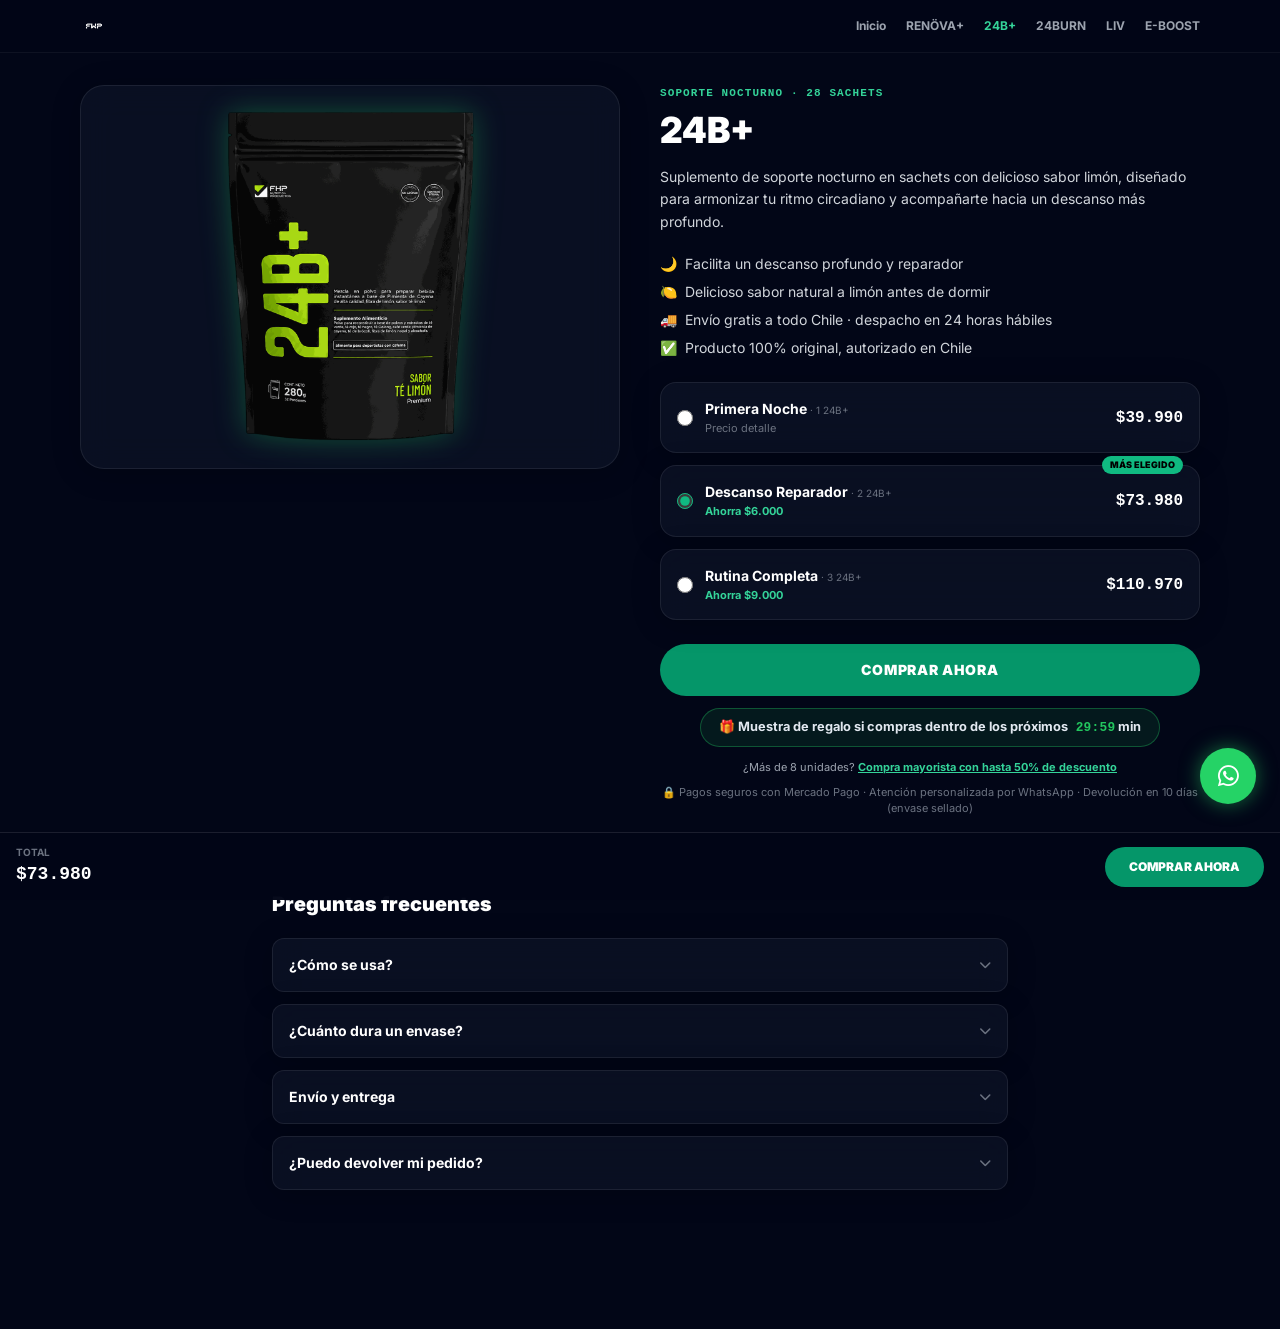
==== 24b.html @ 153f5dab "Add files via upload" ====
<!DOCTYPE html>
<html lang="es" class="scroll-smooth">
<head>
    <meta charset="UTF-8">
    <meta name="viewport" content="width=device-width, initial-scale=1.0">
    <title>24B+ | Soporte Nocturno | FWP Chile</title>
    <meta name="description" content="24B+ — soporte nocturno sabor limón para armonizar tu descanso. 28 sachets. Envío a todo Chile.">
    <link rel="canonical" href="https://fwpchile.lat/24b.html">
    <meta name="theme-color" content="#020617">
    <link rel="preconnect" href="https://fonts.googleapis.com">
    <link rel="preconnect" href="https://fonts.gstatic.com" crossorigin>
    <link href="https://fonts.googleapis.com/css2?family=Inter:wght@400;500;600;700;800;900&display=swap" rel="stylesheet">
    <link href="assets/css/fontawesome-fwp.css?v=20261123" rel="stylesheet">
    <link rel="stylesheet" href="assets/css/site.css?v=20261123">
    <script src="assets/js/config.js?v=20261123"></script>
</head>
<body class="bg-fwp-darker text-white font-sans antialiased" style="padding-bottom:100px;">

    <!-- NAV -->
    <nav class="sticky top-0 z-40 bg-fwp-darker/90 backdrop-blur-lg border-b border-white/5">
        <div class="max-w-6xl mx-auto px-4 py-3 flex items-center justify-between gap-4 overflow-x-auto">
            <a href="/" class="flex items-center gap-2 flex-shrink-0">
                <img src="MOCKUP%20Productos/LOGO_FWP%20NEGRO.png" alt="FWP" class="h-7 invert">
            </a>
            <div class="flex items-center gap-5 text-xs font-bold text-gray-400 whitespace-nowrap">
                <a href="/" class="hover:text-white transition-colors">Inicio</a>
                <a href="renova.html" class="hover:text-white transition-colors">RENÖVA+</a>
                <a href="24b.html" class="text-emerald-400">24B+</a>
                <a href="24burn.html" class="hover:text-white transition-colors">24BURN</a>
                <a href="liv.html" class="hover:text-white transition-colors">LIV</a>
                <a href="eboost.html" class="hover:text-white transition-colors">E-BOOST</a>
            </div>
        </div>
    </nav>

    <div class="max-w-6xl mx-auto px-4 py-8 grid md:grid-cols-2 gap-10">
        <!-- GALERÍA -->
        <div>
            <div class="glass-panel rounded-3xl p-6 flex items-center justify-center h-80 sm:h-96">
                <img src="MOCKUP%20Productos/MOCKUP_24B.png" alt="24B+" class="max-h-full object-contain glow-b24-img">
            </div>
        </div>

        <!-- INFO + COMPRA -->
        <div>
            <span class="text-[11px] font-bold text-emerald-400 uppercase tracking-widest block font-mono mb-2">Soporte Nocturno · 28 Sachets</span>
            <h1 class="text-3xl sm:text-4xl font-black text-white mb-4 leading-tight">24B+</h1>
            <p class="text-gray-300 text-sm leading-relaxed mb-5">Suplemento de soporte nocturno en sachets con delicioso sabor limón, diseñado para armonizar tu ritmo circadiano y acompañarte hacia un descanso más profundo.</p>

            <ul class="space-y-2 text-sm text-gray-300 mb-6">
                <li class="flex items-start gap-2"><span class="text-emerald-400">🌙</span> Facilita un descanso profundo y reparador</li>
                <li class="flex items-start gap-2"><span class="text-emerald-400">🍋</span> Delicioso sabor natural a limón antes de dormir</li>
                <li class="flex items-start gap-2"><span class="text-emerald-400">🚚</span> Envío gratis a todo Chile · despacho en 24 horas hábiles</li>
                <li class="flex items-start gap-2"><span class="text-emerald-400">✅</span> Producto 100% original, autorizado en Chile</li>
            </ul>

            <!-- SELECTOR DE PACK -->
            <div class="space-y-3 mb-6">
                <label class="pack-option flex items-center justify-between gap-3 glass-panel border-2 border-white/10 rounded-2xl p-4 cursor-pointer transition-colors" data-qty="1" data-total="39990">
                    <div class="flex items-center gap-3">
                        <input type="radio" name="b24-pack" checked class="accent-emerald-500 w-4 h-4">
                        <div>
                            <span class="block text-sm font-bold text-white">Primera Noche <span class="text-[10px] font-normal text-gray-500">· 1 24B+</span></span>
                            <span class="block text-[11px] text-gray-500">Precio detalle</span>
                        </div>
                    </div>
                    <span class="font-black text-white font-mono">$39.990</span>
                </label>
                <label class="pack-option flex items-center justify-between gap-3 glass-panel border-2 border-emerald-500 rounded-2xl p-4 cursor-pointer transition-colors relative" data-qty="2" data-total="73980">
                    <span class="absolute -top-2.5 right-4 bg-emerald-500 text-black text-[9px] font-black px-2 py-0.5 rounded-full">MÁS ELEGIDO</span>
                    <div class="flex items-center gap-3">
                        <input type="radio" name="b24-pack" class="accent-emerald-500 w-4 h-4">
                        <div>
                            <span class="block text-sm font-bold text-white">Descanso Reparador <span class="text-[10px] font-normal text-gray-500">· 2 24B+</span></span>
                            <span class="block text-[11px] text-emerald-400 font-bold">Ahorra $6.000</span>
                        </div>
                    </div>
                    <span class="font-black text-white font-mono">$73.980</span>
                </label>
                <label class="pack-option flex items-center justify-between gap-3 glass-panel border-2 border-white/10 rounded-2xl p-4 cursor-pointer transition-colors" data-qty="3" data-total="110970">
                    <div class="flex items-center gap-3">
                        <input type="radio" name="b24-pack" class="accent-emerald-500 w-4 h-4">
                        <div>
                            <span class="block text-sm font-bold text-white">Rutina Completa <span class="text-[10px] font-normal text-gray-500">· 3 24B+</span></span>
                            <span class="block text-[11px] text-emerald-400 font-bold">Ahorra $9.000</span>
                        </div>
                    </div>
                    <span class="font-black text-white font-mono">$110.970</span>
                </label>
            </div>

            <button id="b24-cta" type="button" class="w-full py-4 bg-emerald-600 hover:bg-emerald-500 text-white font-black rounded-full text-center text-sm tracking-wider transition-colors mb-3">COMPRAR AHORA</button>
            <div class="text-center mb-3"><div class="cycle-badge" data-cycle><span>🎁 Muestra de regalo si compras dentro de los próximos</span> <span><span class="cycle-time" data-cycle-time>30:00</span> min</span></div></div>
            <p class="text-center text-[11px] text-gray-400 mb-2">¿Más de 8 unidades? <a href="/#calculadora-canastas" class="text-emerald-400 font-bold underline">Compra mayorista con hasta 50% de descuento</a></p>
            <p class="text-center text-[11px] text-gray-500">🔒 Pagos seguros con Mercado Pago · Atención personalizada por WhatsApp · Devolución en 10 días (envase sellado)</p>
        </div>
    </div>

    <!-- FAQ -->
    <div class="max-w-3xl mx-auto px-4 py-10 border-t border-white/5">
        <h2 class="text-xl font-black text-white mb-5">Preguntas frecuentes</h2>
        <div class="space-y-3" id="b24-faq">
            <div class="glass-panel rounded-xl overflow-hidden">
                <button type="button" class="faq-q w-full text-left p-4 flex justify-between items-center text-sm font-bold text-white">¿Cómo se usa? <i class="fas fa-chevron-down text-xs text-gray-500 transition-transform"></i></button>
                <div class="faq-a hidden px-4 pb-4 text-sm text-gray-400">Disuelve 1 sachet en agua. Se recomienda 1 vez al día, antes de dormir.</div>
            </div>
            <div class="glass-panel rounded-xl overflow-hidden">
                <button type="button" class="faq-q w-full text-left p-4 flex justify-between items-center text-sm font-bold text-white">¿Cuánto dura un envase? <i class="fas fa-chevron-down text-xs text-gray-500 transition-transform"></i></button>
                <div class="faq-a hidden px-4 pb-4 text-sm text-gray-400">Cada envase trae 28 sachets — tomando 1 al día, te dura 28 días (4 semanas).</div>
            </div>
            <div class="glass-panel rounded-xl overflow-hidden">
                <button type="button" class="faq-q w-full text-left p-4 flex justify-between items-center text-sm font-bold text-white">Envío y entrega <i class="fas fa-chevron-down text-xs text-gray-500 transition-transform"></i></button>
                <div class="faq-a hidden px-4 pb-4 text-sm text-gray-400">Envío gratis a todo Chile. Tu pedido se procesa dentro de las 24 horas hábiles siguientes a la confirmación de tu pago.</div>
            </div>
            <div class="glass-panel rounded-xl overflow-hidden">
                <button type="button" class="faq-q w-full text-left p-4 flex justify-between items-center text-sm font-bold text-white">¿Puedo devolver mi pedido? <i class="fas fa-chevron-down text-xs text-gray-500 transition-transform"></i></button>
                <div class="faq-a hidden px-4 pb-4 text-sm text-gray-400">Sí. Tienes 10 días corridos desde que recibes tu pedido para devolverlo y recibir tu reembolso, siempre que el envase esté sellado y sin abrir. Escríbenos por WhatsApp y coordinamos la devolución. Esto no limita tus derechos legales como consumidor.</div>
            </div>
        </div>
    </div>

    <!-- STICKY BAR -->
    <div id="sticky-bar" class="fixed bottom-0 left-0 right-0 z-50 bg-fwp-darker/95 backdrop-blur-lg border-t border-white/10 px-4 py-3 flex items-center justify-between gap-3">
        <div>
            <span class="block text-[10px] text-gray-500 uppercase font-bold">Total</span>
            <span id="sticky-price" class="font-black text-white text-lg font-mono">$39.990</span>
        </div>
        <button id="sticky-cta" type="button" class="bg-emerald-600 hover:bg-emerald-500 text-white font-black px-6 py-3 rounded-full text-xs">COMPRAR AHORA</button>
    </div>

    <a href="#" data-whatsapp-location="24b-page" data-whatsapp-message="¡Hola!%20Tengo%20una%20consulta%20sobre%2024B%2B." target="_blank" rel="noopener noreferrer" aria-label="Escríbeme al WhatsApp" class="fixed bottom-24 right-6 z-50 bg-[#25D366] text-white w-14 h-14 rounded-full flex items-center justify-center text-2xl shadow-[0_0_20px_rgba(37,211,102,0.5)] hover:scale-110 transition-transform">
        <i class="fab fa-whatsapp"></i>
    </a>

    <script src="assets/js/analytics.js?v=20261123" defer></script>
    <script src="assets/js/helpers.js?v=20261123" defer></script>
    <script src="assets/js/whatsapp.js?v=20261123" defer></script>
    <script src="assets/js/checkout.js?v=20261123" defer></script>
    <script src="assets/js/cycle-countdown.js?v=20261123" defer></script>
    <script>
    document.addEventListener('DOMContentLoaded', function () {
        window.FWP_ANALYTICS && window.FWP_ANALYTICS.track('ViewContent', { content_name: '24B+', content_type: 'product', content_ids: ['24b'], value: 39990, currency: 'CLP' }, { dedupeKey: 'viewcontent-24b' });
        const options = document.querySelectorAll('.pack-option');
        const stickyPrice = document.getElementById('sticky-price');
        let selected = options[0];

        function select(opt) {
            options.forEach(o => { o.classList.remove('border-emerald-500'); o.classList.add('border-white/10'); o.querySelector('input').checked = false; });
            opt.classList.remove('border-white/10'); opt.classList.add('border-emerald-500');
            opt.querySelector('input').checked = true;
            selected = opt;
            const total = opt.getAttribute('data-total');
            stickyPrice.textContent = '$' + Number(total).toLocaleString('es-CL');
        }
        options.forEach(o => o.addEventListener('click', () => select(o)));
        select(options[1]);

        function buy() {
            const qty = parseInt(selected.getAttribute('data-qty'), 10);
            window.FWP_CHECKOUT && window.FWP_CHECKOUT.checkout([{ key: '24b', qty: qty }], { label: '24B+ x' + qty });
        }
        document.getElementById('b24-cta').addEventListener('click', buy);
        document.getElementById('sticky-cta').addEventListener('click', buy);

        window.FWP_WHATSAPP && window.FWP_WHATSAPP.bindLinks();

        document.querySelectorAll('.faq-q').forEach(function (btn) {
            btn.addEventListener('click', function () {
                const a = btn.nextElementSibling;
                const icon = btn.querySelector('i');
                a.classList.toggle('hidden');
                icon.classList.toggle('rotate-180');
            });
        });
    });
    </script>
</body>
</html>
---- assets/css/site.css ----
*,:after,:before{--tw-border-spacing-x:0;--tw-border-spacing-y:0;--tw-translate-x:0;--tw-translate-y:0;--tw-rotate:0;--tw-skew-x:0;--tw-skew-y:0;--tw-scale-x:1;--tw-scale-y:1;--tw-pan-x: ;--tw-pan-y: ;--tw-pinch-zoom: ;--tw-scroll-snap-strictness:proximity;--tw-gradient-from-position: ;--tw-gradient-via-position: ;--tw-gradient-to-position: ;--tw-ordinal: ;--tw-slashed-zero: ;--tw-numeric-figure: ;--tw-numeric-spacing: ;--tw-numeric-fraction: ;--tw-ring-inset: ;--tw-ring-offset-width:0px;--tw-ring-offset-color:#fff;--tw-ring-color:rgba(59,130,246,.5);--tw-ring-offset-shadow:0 0 #0000;--tw-ring-shadow:0 0 #0000;--tw-shadow:0 0 #0000;--tw-shadow-colored:0 0 #0000;--tw-blur: ;--tw-brightness: ;--tw-contrast: ;--tw-grayscale: ;--tw-hue-rotate: ;--tw-invert: ;--tw-saturate: ;--tw-sepia: ;--tw-drop-shadow: ;--tw-backdrop-blur: ;--tw-backdrop-brightness: ;--tw-backdrop-contrast: ;--tw-backdrop-grayscale: ;--tw-backdrop-hue-rotate: ;--tw-backdrop-invert: ;--tw-backdrop-opacity: ;--tw-backdrop-saturate: ;--tw-backdrop-sepia: ;--tw-contain-size: ;--tw-contain-layout: ;--tw-contain-paint: ;--tw-contain-style: }::backdrop{--tw-border-spacing-x:0;--tw-border-spacing-y:0;--tw-translate-x:0;--tw-translate-y:0;--tw-rotate:0;--tw-skew-x:0;--tw-skew-y:0;--tw-scale-x:1;--tw-scale-y:1;--tw-pan-x: ;--tw-pan-y: ;--tw-pinch-zoom: ;--tw-scroll-snap-strictness:proximity;--tw-gradient-from-position: ;--tw-gradient-via-position: ;--tw-gradient-to-position: ;--tw-ordinal: ;--tw-slashed-zero: ;--tw-numeric-figure: ;--tw-numeric-spacing: ;--tw-numeric-fraction: ;--tw-ring-inset: ;--tw-ring-offset-width:0px;--tw-ring-offset-color:#fff;--tw-ring-color:rgba(59,130,246,.5);--tw-ring-offset-shadow:0 0 #0000;--tw-ring-shadow:0 0 #0000;--tw-shadow:0 0 #0000;--tw-shadow-colored:0 0 #0000;--tw-blur: ;--tw-brightness: ;--tw-contrast: ;--tw-grayscale: ;--tw-hue-rotate: ;--tw-invert: ;--tw-saturate: ;--tw-sepia: ;--tw-drop-shadow: ;--tw-backdrop-blur: ;--tw-backdrop-brightness: ;--tw-backdrop-contrast: ;--tw-backdrop-grayscale: ;--tw-backdrop-hue-rotate: ;--tw-backdrop-invert: ;--tw-backdrop-opacity: ;--tw-backdrop-saturate: ;--tw-backdrop-sepia: ;--tw-contain-size: ;--tw-contain-layout: ;--tw-contain-paint: ;--tw-contain-style: }/*! tailwindcss v3.4.19 | MIT License | https://tailwindcss.com*/*,:after,:before{box-sizing:border-box;border:0 solid #e5e7eb}:after,:before{--tw-content:""}:host,html{line-height:1.5;-webkit-text-size-adjust:100%;-moz-tab-size:4;-o-tab-size:4;tab-size:4;font-family:Inter,sans-serif;font-feature-settings:normal;font-variation-settings:normal;-webkit-tap-highlight-color:transparent}body{margin:0;line-height:inherit}hr{height:0;color:inherit;border-top-width:1px}abbr:where([title]){-webkit-text-decoration:underline dotted;text-decoration:underline dotted}h1,h2,h3,h4,h5,h6{font-size:inherit;font-weight:inherit}a{color:inherit;text-decoration:inherit}b,strong{font-weight:bolder}code,kbd,pre,samp{font-family:ui-monospace,SFMono-Regular,Menlo,Monaco,Consolas,Liberation Mono,Courier New,monospace;font-feature-settings:normal;font-variation-settings:normal;font-size:1em}small{font-size:80%}sub,sup{font-size:75%;line-height:0;position:relative;vertical-align:baseline}sub{bottom:-.25em}sup{top:-.5em}table{text-indent:0;border-color:inherit;border-collapse:collapse}button,input,optgroup,select,textarea{font-family:inherit;font-feature-settings:inherit;font-variation-settings:inherit;font-size:100%;font-weight:inherit;line-height:inherit;letter-spacing:inherit;color:inherit;margin:0;padding:0}button,select{text-transform:none}button,input:where([type=button]),input:where([type=reset]),input:where([type=submit]){-webkit-appearance:button;background-color:transparent;background-image:none}:-moz-focusring{outline:auto}:-moz-ui-invalid{box-shadow:none}progress{vertical-align:baseline}::-webkit-inner-spin-button,::-webkit-outer-spin-button{height:auto}[type=search]{-webkit-appearance:textfield;outline-offset:-2px}::-webkit-search-decoration{-webkit-appearance:none}::-webkit-file-upload-button{-webkit-appearance:button;font:inherit}summary{display:list-item}blockquote,dd,dl,figure,h1,h2,h3,h4,h5,h6,hr,p,pre{margin:0}fieldset{margin:0}fieldset,legend{padding:0}menu,ol,ul{list-style:none;margin:0;padding:0}dialog{padding:0}textarea{resize:vertical}input::-moz-placeholder,textarea::-moz-placeholder{opacity:1;color:#9ca3af}input::placeholder,textarea::placeholder{opacity:1;color:#9ca3af}[role=button],button{cursor:pointer}:disabled{cursor:default}audio,canvas,embed,iframe,img,object,svg,video{display:block;vertical-align:middle}img,video{max-width:100%;height:auto}[hidden]:where(:not([hidden=until-found])){display:none}.container{width:100%}@media (min-width:640px){.container{max-width:640px}}@media (min-width:768px){.container{max-width:768px}}@media (min-width:1024px){.container{max-width:1024px}}@media (min-width:1280px){.container{max-width:1280px}}@media (min-width:1536px){.container{max-width:1536px}}.pointer-events-none{pointer-events:none}.visible{visibility:visible}.fixed{position:fixed}.absolute{position:absolute}.relative{position:relative}.sticky{position:sticky}.inset-0{inset:0}.\!bottom-24{bottom:6rem!important}.-right-16{right:-4rem}.-top-2{top:-.5rem}.-top-2\.5{top:-.625rem}.bottom-0{bottom:0}.bottom-1\/4{bottom:25%}.bottom-2{bottom:.5rem}.bottom-24{bottom:6rem}.bottom-6{bottom:1.5rem}.left-0{left:0}.left-1\/2{left:50%}.left-1\/4{left:25%}.left-3{left:.75rem}.right-0{right:0}.right-1\/4{right:25%}.right-3{right:.75rem}.right-4{right:1rem}.right-6{right:1.5rem}.top-0{top:0}.top-1\/4{top:25%}.top-3{top:.75rem}.top-4{top:1rem}.top-6{top:1.5rem}.z-0{z-index:0}.z-10{z-index:10}.z-20{z-index:20}.z-30{z-index:30}.z-40{z-index:40}.z-50{z-index:50}.z-\[60\]{z-index:60}.z-\[70\]{z-index:70}.col-span-2{grid-column:span 2/span 2}.mx-\[-15px\]{margin-left:-15px;margin-right:-15px}.mx-\[-22px\]{margin-left:-22px;margin-right:-22px}.mx-\[-24px\]{margin-left:-24px;margin-right:-24px}.mx-auto{margin-left:auto;margin-right:auto}.mb-0{margin-bottom:0}.mb-1{margin-bottom:.25rem}.mb-1\.5{margin-bottom:.375rem}.mb-10{margin-bottom:2.5rem}.mb-12{margin-bottom:3rem}.mb-16{margin-bottom:4rem}.mb-2{margin-bottom:.5rem}.mb-20{margin-bottom:5rem}.mb-3{margin-bottom:.75rem}.mb-4{margin-bottom:1rem}.mb-5{margin-bottom:1.25rem}.mb-6{margin-bottom:1.5rem}.mb-8{margin-bottom:2rem}.ml-4{margin-left:1rem}.ml-\[-20px\]{margin-left:-20px}.ml-\[-22px\]{margin-left:-22px}.ml-\[-25px\]{margin-left:-25px}.ml-\[-35px\]{margin-left:-35px}.mr-1\.5{margin-right:.375rem}.mr-2{margin-right:.5rem}.mr-3{margin-right:.75rem}.mr-\[-20px\]{margin-right:-20px}.mr-\[-22px\]{margin-right:-22px}.mr-\[-25px\]{margin-right:-25px}.mr-\[-35px\]{margin-right:-35px}.mt-0\.5{margin-top:.125rem}.mt-1{margin-top:.25rem}.mt-12{margin-top:3rem}.mt-16{margin-top:4rem}.mt-2{margin-top:.5rem}.mt-3{margin-top:.75rem}.mt-4{margin-top:1rem}.mt-5{margin-top:1.25rem}.mt-6{margin-top:1.5rem}.mt-8{margin-top:2rem}.mt-auto{margin-top:auto}.block{display:block}.inline-block{display:inline-block}.flex{display:flex}.inline-flex{display:inline-flex}.grid{display:grid}.hidden{display:none}.aspect-\[4\/5\]{aspect-ratio:4/5}.h-1{height:.25rem}.h-1\.5{height:.375rem}.h-10{height:2.5rem}.h-12{height:3rem}.h-14{height:3.5rem}.h-16{height:4rem}.h-2\.5{height:.625rem}.h-20{height:5rem}.h-28{height:7rem}.h-32{height:8rem}.h-36{height:9rem}.h-4{height:1rem}.h-56{height:14rem}.h-6{height:1.5rem}.h-64{height:16rem}.h-7{height:1.75rem}.h-72{height:18rem}.h-8{height:2rem}.h-80{height:20rem}.h-96{height:24rem}.h-\[110px\]{height:110px}.h-\[120px\]{height:120px}.h-\[125px\]{height:125px}.h-\[130px\]{height:130px}.h-\[135px\]{height:135px}.h-\[145px\]{height:145px}.h-\[155px\]{height:155px}.h-\[160px\]{height:160px}.h-\[170px\]{height:170px}.h-\[180px\]{height:180px}.h-\[210px\]{height:210px}.h-full{height:100%}.max-h-\[60vh\]{max-height:60vh}.max-h-\[85vh\]{max-height:85vh}.max-h-\[90vh\]{max-height:90vh}.max-h-full{max-height:100%}.min-h-\[380px\]{min-height:380px}.min-h-screen{min-height:100vh}.w-10{width:2.5rem}.w-12{width:3rem}.w-14{width:3.5rem}.w-16{width:4rem}.w-2\.5{width:.625rem}.w-32{width:8rem}.w-36{width:9rem}.w-4{width:1rem}.w-8{width:2rem}.w-96{width:24rem}.w-\[70\%\]{width:70%}.w-\[80\%\]{width:80%}.w-\[90\%\]{width:90%}.w-auto{width:auto}.w-full{width:100%}.max-w-2xl{max-width:42rem}.max-w-3xl{max-width:48rem}.max-w-4xl{max-width:56rem}.max-w-5xl{max-width:64rem}.max-w-6xl{max-width:72rem}.max-w-7xl{max-width:80rem}.max-w-\[280px\]{max-width:280px}.max-w-full{max-width:100%}.max-w-lg{max-width:32rem}.max-w-md{max-width:28rem}.max-w-xl{max-width:36rem}.max-w-xs{max-width:20rem}.flex-1{flex:1 1 0%}.flex-shrink-0,.shrink-0{flex-shrink:0}.origin-bottom{transform-origin:bottom}.-translate-x-1\/2{--tw-translate-x:-50%}.-translate-x-1\/2,.translate-y-\[12px\]{transform:translate(var(--tw-translate-x),var(--tw-translate-y)) rotate(var(--tw-rotate)) skewX(var(--tw-skew-x)) skewY(var(--tw-skew-y)) scaleX(var(--tw-scale-x)) scaleY(var(--tw-scale-y))}.translate-y-\[12px\]{--tw-translate-y:12px}.rotate-180{--tw-rotate:180deg}.rotate-180,.rotate-45{transform:translate(var(--tw-translate-x),var(--tw-translate-y)) rotate(var(--tw-rotate)) skewX(var(--tw-skew-x)) skewY(var(--tw-skew-y)) scaleX(var(--tw-scale-x)) scaleY(var(--tw-scale-y))}.rotate-45{--tw-rotate:45deg}.scale-150{--tw-scale-x:1.5;--tw-scale-y:1.5}.scale-150,.transform{transform:translate(var(--tw-translate-x),var(--tw-translate-y)) rotate(var(--tw-rotate)) skewX(var(--tw-skew-x)) skewY(var(--tw-skew-y)) scaleX(var(--tw-scale-x)) scaleY(var(--tw-scale-y))}@keyframes bounce{0%,to{transform:translateY(-25%);animation-timing-function:cubic-bezier(.8,0,1,1)}50%{transform:none;animation-timing-function:cubic-bezier(0,0,.2,1)}}.animate-bounce{animation:bounce 1s infinite}@keyframes pulse{50%{opacity:.5}}.animate-pulse{animation:pulse 2s cubic-bezier(.4,0,.6,1) infinite}@keyframes spin{to{transform:rotate(1turn)}}.animate-spin{animation:spin 1s linear infinite}.cursor-pointer{cursor:pointer}.cursor-zoom-in{cursor:zoom-in}.select-none{-webkit-user-select:none;-moz-user-select:none;user-select:none}.resize{resize:both}.scroll-mt-24{scroll-margin-top:6rem}.grid-cols-1{grid-template-columns:repeat(1,minmax(0,1fr))}.grid-cols-2{grid-template-columns:repeat(2,minmax(0,1fr))}.grid-cols-3{grid-template-columns:repeat(3,minmax(0,1fr))}.flex-col{flex-direction:column}.flex-wrap{flex-wrap:wrap}.items-start{align-items:flex-start}.items-end{align-items:flex-end}.items-center{align-items:center}.items-baseline{align-items:baseline}.items-stretch{align-items:stretch}.justify-end{justify-content:flex-end}.justify-center{justify-content:center}.justify-between{justify-content:space-between}.gap-0\.5{gap:.125rem}.gap-1{gap:.25rem}.gap-1\.5{gap:.375rem}.gap-10{gap:2.5rem}.gap-12{gap:3rem}.gap-2{gap:.5rem}.gap-3{gap:.75rem}.gap-4{gap:1rem}.gap-5{gap:1.25rem}.gap-6{gap:1.5rem}.gap-8{gap:2rem}.-space-x-8>:not([hidden])~:not([hidden]){--tw-space-x-reverse:0;margin-right:calc(-2rem*var(--tw-space-x-reverse));margin-left:calc(-2rem*(1 - var(--tw-space-x-reverse)))}.space-x-4>:not([hidden])~:not([hidden]){--tw-space-x-reverse:0;margin-right:calc(1rem*var(--tw-space-x-reverse));margin-left:calc(1rem*(1 - var(--tw-space-x-reverse)))}.space-x-8>:not([hidden])~:not([hidden]){--tw-space-x-reverse:0;margin-right:calc(2rem*var(--tw-space-x-reverse));margin-left:calc(2rem*(1 - var(--tw-space-x-reverse)))}.space-y-1\.5>:not([hidden])~:not([hidden]){--tw-space-y-reverse:0;margin-top:calc(.375rem*(1 - var(--tw-space-y-reverse)));margin-bottom:calc(.375rem*var(--tw-space-y-reverse))}.space-y-2>:not([hidden])~:not([hidden]){--tw-space-y-reverse:0;margin-top:calc(.5rem*(1 - var(--tw-space-y-reverse)));margin-bottom:calc(.5rem*var(--tw-space-y-reverse))}.space-y-3>:not([hidden])~:not([hidden]){--tw-space-y-reverse:0;margin-top:calc(.75rem*(1 - var(--tw-space-y-reverse)));margin-bottom:calc(.75rem*var(--tw-space-y-reverse))}.space-y-4>:not([hidden])~:not([hidden]){--tw-space-y-reverse:0;margin-top:calc(1rem*(1 - var(--tw-space-y-reverse)));margin-bottom:calc(1rem*var(--tw-space-y-reverse))}.space-y-6>:not([hidden])~:not([hidden]){--tw-space-y-reverse:0;margin-top:calc(1.5rem*(1 - var(--tw-space-y-reverse)));margin-bottom:calc(1.5rem*var(--tw-space-y-reverse))}.self-end{align-self:flex-end}.overflow-hidden{overflow:hidden}.overflow-visible{overflow:visible}.overflow-x-auto{overflow-x:auto}.overflow-y-auto{overflow-y:auto}.scroll-smooth{scroll-behavior:smooth}.truncate{overflow:hidden;text-overflow:ellipsis}.truncate,.whitespace-nowrap{white-space:nowrap}.rounded{border-radius:.25rem}.rounded-2xl{border-radius:1rem}.rounded-3xl{border-radius:1.5rem}.rounded-\[2\.5rem\]{border-radius:2.5rem}.rounded-\[2rem\]{border-radius:2rem}.rounded-full{border-radius:9999px}.rounded-lg{border-radius:.5rem}.rounded-xl{border-radius:.75rem}.border{border-width:1px}.border-2{border-width:2px}.border-4{border-width:4px}.border-b{border-bottom-width:1px}.border-b-0{border-bottom-width:0}.border-l-2{border-left-width:2px}.border-t{border-top-width:1px}.border-amber-500\/30{border-color:rgba(245,158,11,.3)}.border-blue-500\/20{border-color:rgba(59,130,246,.2)}.border-blue-500\/30{border-color:rgba(59,130,246,.3)}.border-emerald-500{--tw-border-opacity:1;border-color:rgb(16 185 129/var(--tw-border-opacity,1))}.border-emerald-500\/20{border-color:rgba(16,185,129,.2)}.border-emerald-500\/30{border-color:rgba(16,185,129,.3)}.border-fwp-green\/20{border-color:rgba(34,197,94,.2)}.border-green-500{--tw-border-opacity:1;border-color:rgb(34 197 94/var(--tw-border-opacity,1))}.border-green-500\/20{border-color:rgba(34,197,94,.2)}.border-lime-500{--tw-border-opacity:1;border-color:rgb(132 204 22/var(--tw-border-opacity,1))}.border-lime-500\/20{border-color:rgba(132,204,22,.2)}.border-orange-500{--tw-border-opacity:1;border-color:rgb(249 115 22/var(--tw-border-opacity,1))}.border-orange-500\/20{border-color:rgba(249,115,22,.2)}.border-pink-500\/20{border-color:rgba(236,72,153,.2)}.border-purple-500{--tw-border-opacity:1;border-color:rgb(168 85 247/var(--tw-border-opacity,1))}.border-purple-500\/20{border-color:rgba(168,85,247,.2)}.border-purple-500\/30{border-color:rgba(168,85,247,.3)}.border-red-500\/20{border-color:rgba(239,68,68,.2)}.border-white\/10{border-color:hsla(0,0%,100%,.1)}.border-white\/15{border-color:hsla(0,0%,100%,.15)}.border-white\/20{border-color:hsla(0,0%,100%,.2)}.border-white\/5{border-color:hsla(0,0%,100%,.05)}.border-t-transparent{border-top-color:transparent}.bg-\[\#00e676\]{--tw-bg-opacity:1;background-color:rgb(0 230 118/var(--tw-bg-opacity,1))}.bg-\[\#010413\]{--tw-bg-opacity:1;background-color:rgb(1 4 19/var(--tw-bg-opacity,1))}.bg-\[\#020617\]\/95{background-color:rgba(2,6,23,.95)}.bg-\[\#25D366\]{--tw-bg-opacity:1;background-color:rgb(37 211 102/var(--tw-bg-opacity,1))}.bg-amber-500\/10{background-color:rgba(245,158,11,.1)}.bg-black{--tw-bg-opacity:1;background-color:rgb(0 0 0/var(--tw-bg-opacity,1))}.bg-black\/20{background-color:rgba(0,0,0,.2)}.bg-black\/25{background-color:rgba(0,0,0,.25)}.bg-black\/30{background-color:rgba(0,0,0,.3)}.bg-black\/40{background-color:rgba(0,0,0,.4)}.bg-black\/50{background-color:rgba(0,0,0,.5)}.bg-black\/55{background-color:rgba(0,0,0,.55)}.bg-black\/60{background-color:rgba(0,0,0,.6)}.bg-black\/70{background-color:rgba(0,0,0,.7)}.bg-black\/80{background-color:rgba(0,0,0,.8)}.bg-black\/90{background-color:rgba(0,0,0,.9)}.bg-blue-400{--tw-bg-opacity:1;background-color:rgb(96 165 250/var(--tw-bg-opacity,1))}.bg-blue-500{--tw-bg-opacity:1;background-color:rgb(59 130 246/var(--tw-bg-opacity,1))}.bg-blue-500\/10{background-color:rgba(59,130,246,.1)}.bg-blue-500\/20{background-color:rgba(59,130,246,.2)}.bg-blue-600{--tw-bg-opacity:1;background-color:rgb(37 99 235/var(--tw-bg-opacity,1))}.bg-emerald-400{--tw-bg-opacity:1;background-color:rgb(52 211 153/var(--tw-bg-opacity,1))}.bg-emerald-500{--tw-bg-opacity:1;background-color:rgb(16 185 129/var(--tw-bg-opacity,1))}.bg-emerald-500\/10{background-color:rgba(16,185,129,.1)}.bg-emerald-500\/20{background-color:rgba(16,185,129,.2)}.bg-emerald-600{--tw-bg-opacity:1;background-color:rgb(5 150 105/var(--tw-bg-opacity,1))}.bg-fwp-blue\/20{background-color:rgba(37,99,235,.2)}.bg-fwp-darker{--tw-bg-opacity:1;background-color:rgb(2 6 23/var(--tw-bg-opacity,1))}.bg-fwp-darker\/90{background-color:rgba(2,6,23,.9)}.bg-fwp-darker\/95{background-color:rgba(2,6,23,.95)}.bg-fwp-green{--tw-bg-opacity:1;background-color:rgb(34 197 94/var(--tw-bg-opacity,1))}.bg-fwp-green\/10{background-color:rgba(34,197,94,.1)}.bg-fwp-green\/5{background-color:rgba(34,197,94,.05)}.bg-green-500{--tw-bg-opacity:1;background-color:rgb(34 197 94/var(--tw-bg-opacity,1))}.bg-green-500\/10{background-color:rgba(34,197,94,.1)}.bg-green-500\/20{background-color:rgba(34,197,94,.2)}.bg-green-600{--tw-bg-opacity:1;background-color:rgb(22 163 74/var(--tw-bg-opacity,1))}.bg-lime-500{--tw-bg-opacity:1;background-color:rgb(132 204 22/var(--tw-bg-opacity,1))}.bg-lime-500\/10{background-color:rgba(132,204,22,.1)}.bg-lime-600{--tw-bg-opacity:1;background-color:rgb(101 163 13/var(--tw-bg-opacity,1))}.bg-orange-500{--tw-bg-opacity:1;background-color:rgb(249 115 22/var(--tw-bg-opacity,1))}.bg-orange-500\/10{background-color:rgba(249,115,22,.1)}.bg-orange-500\/20{background-color:rgba(249,115,22,.2)}.bg-orange-600{--tw-bg-opacity:1;background-color:rgb(234 88 12/var(--tw-bg-opacity,1))}.bg-pink-500{--tw-bg-opacity:1;background-color:rgb(236 72 153/var(--tw-bg-opacity,1))}.bg-pink-500\/10{background-color:rgba(236,72,153,.1)}.bg-purple-500{--tw-bg-opacity:1;background-color:rgb(168 85 247/var(--tw-bg-opacity,1))}.bg-purple-500\/10{background-color:rgba(168,85,247,.1)}.bg-purple-500\/20{background-color:rgba(168,85,247,.2)}.bg-purple-600{--tw-bg-opacity:1;background-color:rgb(147 51 234/var(--tw-bg-opacity,1))}.bg-red-500\/10{background-color:rgba(239,68,68,.1)}.bg-slate-900{--tw-bg-opacity:1;background-color:rgb(15 23 42/var(--tw-bg-opacity,1))}.bg-slate-900\/40{background-color:rgba(15,23,42,.4)}.bg-slate-900\/80{background-color:rgba(15,23,42,.8)}.bg-slate-900\/90{background-color:rgba(15,23,42,.9)}.bg-slate-950{--tw-bg-opacity:1;background-color:rgb(2 6 23/var(--tw-bg-opacity,1))}.bg-transparent{background-color:transparent}.bg-violet-500\/10{background-color:rgba(139,92,246,.1)}.bg-white{--tw-bg-opacity:1;background-color:rgb(255 255 255/var(--tw-bg-opacity,1))}.bg-white\/10{background-color:hsla(0,0%,100%,.1)}.bg-white\/5{background-color:hsla(0,0%,100%,.05)}.bg-\[linear-gradient\(rgba\(255\2c 255\2c 255\2c 0\.01\)_1px\2c transparent_1px\)\2c linear-gradient\(90deg\2c rgba\(255\2c 255\2c 255\2c 0\.01\)_1px\2c transparent_1px\)\]{background-image:linear-gradient(hsla(0,0%,100%,.01) 1px,transparent 0),linear-gradient(90deg,hsla(0,0%,100%,.01) 1px,transparent 0)}.bg-\[radial-gradient\(ellipse_at_top\2c _var\(--tw-gradient-stops\)\)\]{background-image:radial-gradient(ellipse at top,var(--tw-gradient-stops))}.bg-\[url\(\'data\:image\/svg\+xml\;base64\2c PHN2ZyB3aWR0aD0iNDAiIGhlaWdodD0iNDAiIHhtbG5zPSJodHRwOi8vd3d3LnczLm9yZy8yMDAwL3N2ZyI\+PGRlZnM\+PHBhdHRlcm4gaWQ9ImdyaWQiIHdpZHRoPSI0MCIgaGVpZ2h0PSI0MCIgcGF0dGVyblVuaXRzPSJ1c2VyU3BhY2VPblVzZSI\+PHBhdHRoIGQ9Ik0gNDAgMCBMIDAgMCAwIDQwIiBmaWxsPSJub25lIiBzdHJva2U9InJnYmEoMjU1LDI1NSwyNTUsMC4wMikpIiBzdHJva2Utd2lkdGg9IjEiLz48L3BhdHRlcm4\+PC9kZWZzPjxyZWN0IHdpZHRoPSIxMDAlIiBoZWlnaHQ9IjEwMCUiIGZpbGw9InVybCgjZ3JpZCkiLz48L33ZZnM\+\'\)\]{background-image:url("[data-uri]")}.bg-\[url\(\'data\:image\/svg\+xml\;base64\2c PHN2ZyB3aWR0aD0iNDAiIGhlaWdodD0iNDAiIHhtbG5zPSJodHRwOi8vd3d3LnczLm9yZy8yMDAwL3N2ZyI\+PGRlZnM\+PHBhdHRlcm4gaWQ9ImdyaWQiIHdpZHRoPSI0MCIgaGVpZ2h0PSI0MCIgcGF0dGVyblVuaXRzPSJ1c2VyU3BhY2VPblVzZSI\+PHBhdHRoIGQ9Ik0gNDAgMCBMIDAgMCAwIDQwIiBmaWxsPSJub25lIiBzdHJva2U9InJnYmEoMjU1LDI1NSwyNTUsMC4wMykiIHN0cm9rZS13aWR0aD0iMScvPjwvcGF0dGVybj48L2RlZnM\+PHJlY3Qgd2lkdGg9IjEwMCUiIGhlaWdodD0iMTAwJSIgZmlsbD0idXJsKCNncmlkKSIvPjwvc3ZnPg\=\=\'\)\]{background-image:url("[data-uri]")}.bg-gradient-to-b{background-image:linear-gradient(to bottom,var(--tw-gradient-stops))}.bg-gradient-to-br{background-image:linear-gradient(to bottom right,var(--tw-gradient-stops))}.bg-gradient-to-r{background-image:linear-gradient(to right,var(--tw-gradient-stops))}.bg-gradient-to-t{background-image:linear-gradient(to top,var(--tw-gradient-stops))}.from-\[\#010413\]{--tw-gradient-from:#010413 var(--tw-gradient-from-position);--tw-gradient-to:rgba(1,4,19,0) var(--tw-gradient-to-position);--tw-gradient-stops:var(--tw-gradient-from),var(--tw-gradient-to)}.from-\[\#020617\]{--tw-gradient-from:#020617 var(--tw-gradient-from-position);--tw-gradient-to:rgba(2,6,23,0) var(--tw-gradient-to-position);--tw-gradient-stops:var(--tw-gradient-from),var(--tw-gradient-to)}.from-\[\#0f172a\]\/80{--tw-gradient-from:rgba(15,23,42,.8) var(--tw-gradient-from-position);--tw-gradient-to:rgba(15,23,42,0) var(--tw-gradient-to-position);--tw-gradient-stops:var(--tw-gradient-from),var(--tw-gradient-to)}.from-amber-500{--tw-gradient-from:#f59e0b var(--tw-gradient-from-position);--tw-gradient-to:rgba(245,158,11,0) var(--tw-gradient-to-position);--tw-gradient-stops:var(--tw-gradient-from),var(--tw-gradient-to)}.from-amber-500\/5{--tw-gradient-from:rgba(245,158,11,.05) var(--tw-gradient-from-position);--tw-gradient-to:rgba(245,158,11,0) var(--tw-gradient-to-position);--tw-gradient-stops:var(--tw-gradient-from),var(--tw-gradient-to)}.from-blue-900\/30{--tw-gradient-from:rgba(30,58,138,.3) var(--tw-gradient-from-position);--tw-gradient-to:rgba(30,58,138,0) var(--tw-gradient-to-position);--tw-gradient-stops:var(--tw-gradient-from),var(--tw-gradient-to)}.from-blue-950\/70{--tw-gradient-from:rgba(23,37,84,.7) var(--tw-gradient-from-position);--tw-gradient-to:rgba(23,37,84,0) var(--tw-gradient-to-position);--tw-gradient-stops:var(--tw-gradient-from),var(--tw-gradient-to)}.from-emerald-500{--tw-gradient-from:#10b981 var(--tw-gradient-from-position);--tw-gradient-to:rgba(16,185,129,0) var(--tw-gradient-to-position);--tw-gradient-stops:var(--tw-gradient-from),var(--tw-gradient-to)}.from-emerald-500\/10{--tw-gradient-from:rgba(16,185,129,.1) var(--tw-gradient-from-position);--tw-gradient-to:rgba(16,185,129,0) var(--tw-gradient-to-position);--tw-gradient-stops:var(--tw-gradient-from),var(--tw-gradient-to)}.from-emerald-500\/5{--tw-gradient-from:rgba(16,185,129,.05) var(--tw-gradient-from-position);--tw-gradient-to:rgba(16,185,129,0) var(--tw-gradient-to-position);--tw-gradient-stops:var(--tw-gradient-from),var(--tw-gradient-to)}.from-green-500{--tw-gradient-from:#22c55e var(--tw-gradient-from-position);--tw-gradient-to:rgba(34,197,94,0) var(--tw-gradient-to-position);--tw-gradient-stops:var(--tw-gradient-from),var(--tw-gradient-to)}.from-red-400{--tw-gradient-from:#f87171 var(--tw-gradient-from-position);--tw-gradient-to:hsla(0,91%,71%,0) var(--tw-gradient-to-position);--tw-gradient-stops:var(--tw-gradient-from),var(--tw-gradient-to)}.from-transparent{--tw-gradient-from:transparent var(--tw-gradient-from-position);--tw-gradient-to:transparent var(--tw-gradient-to-position);--tw-gradient-stops:var(--tw-gradient-from),var(--tw-gradient-to)}.via-\[\#010413\]{--tw-gradient-to:rgba(1,4,19,0) var(--tw-gradient-to-position);--tw-gradient-stops:var(--tw-gradient-from),#010413 var(--tw-gradient-via-position),var(--tw-gradient-to)}.via-blue-500{--tw-gradient-to:rgba(59,130,246,0) var(--tw-gradient-to-position);--tw-gradient-stops:var(--tw-gradient-from),#3b82f6 var(--tw-gradient-via-position),var(--tw-gradient-to)}.via-blue-950\/10{--tw-gradient-to:rgba(23,37,84,0) var(--tw-gradient-to-position);--tw-gradient-stops:var(--tw-gradient-from),rgba(23,37,84,.1) var(--tw-gradient-via-position),var(--tw-gradient-to)}.via-blue-950\/5{--tw-gradient-to:rgba(23,37,84,0) var(--tw-gradient-to-position);--tw-gradient-stops:var(--tw-gradient-from),rgba(23,37,84,.05) var(--tw-gradient-via-position),var(--tw-gradient-to)}.via-orange-400{--tw-gradient-to:rgba(251,146,60,0) var(--tw-gradient-to-position);--tw-gradient-stops:var(--tw-gradient-from),#fb923c var(--tw-gradient-via-position),var(--tw-gradient-to)}.via-transparent{--tw-gradient-to:transparent var(--tw-gradient-to-position);--tw-gradient-stops:var(--tw-gradient-from),transparent var(--tw-gradient-via-position),var(--tw-gradient-to)}.to-\[\#010413\]{--tw-gradient-to:#010413 var(--tw-gradient-to-position)}.to-\[\#020617\]{--tw-gradient-to:#020617 var(--tw-gradient-to-position)}.to-blue-500\/10{--tw-gradient-to:rgba(59,130,246,.1) var(--tw-gradient-to-position)}.to-emerald-600{--tw-gradient-to:#059669 var(--tw-gradient-to-position)}.to-green-600{--tw-gradient-to:#16a34a var(--tw-gradient-to-position)}.to-indigo-900\/30{--tw-gradient-to:rgba(49,46,129,.3) var(--tw-gradient-to-position)}.to-purple-500{--tw-gradient-to:#a855f7 var(--tw-gradient-to-position)}.to-purple-500\/5{--tw-gradient-to:rgba(168,85,247,.05) var(--tw-gradient-to-position)}.to-teal-500{--tw-gradient-to:#14b8a6 var(--tw-gradient-to-position)}.to-teal-600{--tw-gradient-to:#0d9488 var(--tw-gradient-to-position)}.to-transparent{--tw-gradient-to:transparent var(--tw-gradient-to-position)}.to-yellow-400{--tw-gradient-to:#facc15 var(--tw-gradient-to-position)}.to-yellow-500{--tw-gradient-to:#eab308 var(--tw-gradient-to-position)}.bg-\[size\:16px_16px\]{background-size:16px 16px}.bg-clip-text{-webkit-background-clip:text;background-clip:text}.object-contain{-o-object-fit:contain;object-fit:contain}.object-cover{-o-object-fit:cover;object-fit:cover}.object-center{-o-object-position:center;object-position:center}.object-top{-o-object-position:top;object-position:top}.p-1{padding:.25rem}.p-1\.5{padding:.375rem}.p-2{padding:.5rem}.p-3{padding:.75rem}.p-3\.5{padding:.875rem}.p-4{padding:1rem}.p-5{padding:1.25rem}.p-6{padding:1.5rem}.p-8{padding:2rem}.px-10{padding-left:2.5rem;padding-right:2.5rem}.px-16{padding-left:4rem;padding-right:4rem}.px-2{padding-left:.5rem;padding-right:.5rem}.px-2\.5{padding-left:.625rem;padding-right:.625rem}.px-3{padding-left:.75rem;padding-right:.75rem}.px-4{padding-left:1rem;padding-right:1rem}.px-5{padding-left:1.25rem;padding-right:1.25rem}.px-6{padding-left:1.5rem;padding-right:1.5rem}.px-8{padding-left:2rem;padding-right:2rem}.py-0\.5{padding-top:.125rem;padding-bottom:.125rem}.py-1{padding-top:.25rem;padding-bottom:.25rem}.py-1\.5{padding-top:.375rem;padding-bottom:.375rem}.py-10{padding-top:2.5rem;padding-bottom:2.5rem}.py-12{padding-top:3rem;padding-bottom:3rem}.py-2{padding-top:.5rem;padding-bottom:.5rem}.py-2\.5{padding-top:.625rem;padding-bottom:.625rem}.py-20{padding-top:5rem;padding-bottom:5rem}.py-24{padding-top:6rem;padding-bottom:6rem}.py-3{padding-top:.75rem;padding-bottom:.75rem}.py-3\.5{padding-top:.875rem;padding-bottom:.875rem}.py-4{padding-top:1rem;padding-bottom:1rem}.py-5{padding-top:1.25rem;padding-bottom:1.25rem}.py-8{padding-top:2rem;padding-bottom:2rem}.pb-16{padding-bottom:4rem}.pb-2{padding-bottom:.5rem}.pb-4{padding-bottom:1rem}.pl-6{padding-left:1.5rem}.pr-2{padding-right:.5rem}.pr-3{padding-right:.75rem}.pt-24{padding-top:6rem}.pt-3{padding-top:.75rem}.pt-4{padding-top:1rem}.pt-5{padding-top:1.25rem}.pt-6{padding-top:1.5rem}.pt-8{padding-top:2rem}.text-left{text-align:left}.text-center{text-align:center}.text-right{text-align:right}.font-mono{font-family:ui-monospace,SFMono-Regular,Menlo,Monaco,Consolas,Liberation Mono,Courier New,monospace}.font-sans{font-family:Inter,sans-serif}.text-2xl{font-size:1.5rem;line-height:2rem}.text-3xl{font-size:1.875rem;line-height:2.25rem}.text-4xl{font-size:2.25rem;line-height:2.5rem}.text-6xl{font-size:3.75rem;line-height:1}.text-\[10px\]{font-size:10px}.text-\[11px\]{font-size:11px}.text-\[9px\]{font-size:9px}.text-base{font-size:1rem;line-height:1.5rem}.text-lg{font-size:1.125rem;line-height:1.75rem}.text-sm{font-size:.875rem;line-height:1.25rem}.text-xl{font-size:1.25rem;line-height:1.75rem}.text-xs{font-size:.75rem;line-height:1rem}.font-black{font-weight:900}.font-bold{font-weight:700}.font-light{font-weight:300}.font-medium{font-weight:500}.font-normal{font-weight:400}.font-semibold{font-weight:600}.uppercase{text-transform:uppercase}.italic{font-style:italic}.leading-none{line-height:1}.leading-relaxed{line-height:1.625}.leading-tight{line-height:1.25}.tracking-tight{letter-spacing:-.025em}.tracking-wide{letter-spacing:.025em}.tracking-wider{letter-spacing:.05em}.tracking-widest{letter-spacing:.1em}.text-\[\#00e676\]{--tw-text-opacity:1;color:rgb(0 230 118/var(--tw-text-opacity,1))}.text-\[\#25D366\]{--tw-text-opacity:1;color:rgb(37 211 102/var(--tw-text-opacity,1))}.text-amber-400{--tw-text-opacity:1;color:rgb(251 191 36/var(--tw-text-opacity,1))}.text-black{--tw-text-opacity:1;color:rgb(0 0 0/var(--tw-text-opacity,1))}.text-blue-300{--tw-text-opacity:1;color:rgb(147 197 253/var(--tw-text-opacity,1))}.text-blue-400{--tw-text-opacity:1;color:rgb(96 165 250/var(--tw-text-opacity,1))}.text-blue-500{--tw-text-opacity:1;color:rgb(59 130 246/var(--tw-text-opacity,1))}.text-blue-500\/30{color:rgba(59,130,246,.3)}.text-emerald-400{--tw-text-opacity:1;color:rgb(52 211 153/var(--tw-text-opacity,1))}.text-emerald-500{--tw-text-opacity:1;color:rgb(16 185 129/var(--tw-text-opacity,1))}.text-emerald-500\/30{color:rgba(16,185,129,.3)}.text-fwp-blue{--tw-text-opacity:1;color:rgb(37 99 235/var(--tw-text-opacity,1))}.text-fwp-green{--tw-text-opacity:1;color:rgb(34 197 94/var(--tw-text-opacity,1))}.text-gray-100{--tw-text-opacity:1;color:rgb(243 244 246/var(--tw-text-opacity,1))}.text-gray-300{--tw-text-opacity:1;color:rgb(209 213 219/var(--tw-text-opacity,1))}.text-gray-400{--tw-text-opacity:1;color:rgb(156 163 175/var(--tw-text-opacity,1))}.text-gray-500{--tw-text-opacity:1;color:rgb(107 114 128/var(--tw-text-opacity,1))}.text-gray-600{--tw-text-opacity:1;color:rgb(75 85 99/var(--tw-text-opacity,1))}.text-green-400{--tw-text-opacity:1;color:rgb(74 222 128/var(--tw-text-opacity,1))}.text-lime-400{--tw-text-opacity:1;color:rgb(163 230 53/var(--tw-text-opacity,1))}.text-orange-400{--tw-text-opacity:1;color:rgb(251 146 60/var(--tw-text-opacity,1))}.text-orange-500{--tw-text-opacity:1;color:rgb(249 115 22/var(--tw-text-opacity,1))}.text-pink-400{--tw-text-opacity:1;color:rgb(244 114 182/var(--tw-text-opacity,1))}.text-pink-500{--tw-text-opacity:1;color:rgb(236 72 153/var(--tw-text-opacity,1))}.text-purple-400{--tw-text-opacity:1;color:rgb(192 132 252/var(--tw-text-opacity,1))}.text-purple-500{--tw-text-opacity:1;color:rgb(168 85 247/var(--tw-text-opacity,1))}.text-purple-500\/30{color:rgba(168,85,247,.3)}.text-red-400{--tw-text-opacity:1;color:rgb(248 113 113/var(--tw-text-opacity,1))}.text-red-500{--tw-text-opacity:1;color:rgb(239 68 68/var(--tw-text-opacity,1))}.text-slate-100{--tw-text-opacity:1;color:rgb(241 245 249/var(--tw-text-opacity,1))}.text-slate-300{--tw-text-opacity:1;color:rgb(203 213 225/var(--tw-text-opacity,1))}.text-transparent{color:transparent}.text-white{--tw-text-opacity:1;color:rgb(255 255 255/var(--tw-text-opacity,1))}.text-yellow-400{--tw-text-opacity:1;color:rgb(250 204 21/var(--tw-text-opacity,1))}.text-yellow-500{--tw-text-opacity:1;color:rgb(234 179 8/var(--tw-text-opacity,1))}.underline{text-decoration-line:underline}.line-through{text-decoration-line:line-through}.antialiased{-webkit-font-smoothing:antialiased;-moz-osx-font-smoothing:grayscale}.placeholder-gray-500::-moz-placeholder{--tw-placeholder-opacity:1;color:rgb(107 114 128/var(--tw-placeholder-opacity,1))}.placeholder-gray-500::placeholder{--tw-placeholder-opacity:1;color:rgb(107 114 128/var(--tw-placeholder-opacity,1))}.accent-emerald-500{accent-color:#10b981}.accent-fwp-green,.accent-green-500{accent-color:#22c55e}.accent-lime-500{accent-color:#84cc16}.accent-orange-500{accent-color:#f97316}.accent-purple-500{accent-color:#a855f7}.opacity-20{opacity:.2}.opacity-30{opacity:.3}.opacity-40{opacity:.4}.mix-blend-screen{mix-blend-mode:screen}.shadow-\[0_0_15px_rgba\(255\2c 255\2c 255\2c 0\.2\)\]{--tw-shadow:0 0 15px hsla(0,0%,100%,.2);--tw-shadow-colored:0 0 15px var(--tw-shadow-color);box-shadow:var(--tw-ring-offset-shadow,0 0 #0000),var(--tw-ring-shadow,0 0 #0000),var(--tw-shadow)}.shadow-\[0_0_20px_rgba\(255\2c 255\2c 255\2c 0\.3\)\]{--tw-shadow:0 0 20px hsla(0,0%,100%,.3);--tw-shadow-colored:0 0 20px var(--tw-shadow-color);box-shadow:var(--tw-ring-offset-shadow,0 0 #0000),var(--tw-ring-shadow,0 0 #0000),var(--tw-shadow)}.shadow-\[0_0_20px_rgba\(37\2c 211\2c 102\2c 0\.5\)\]{--tw-shadow:0 0 20px rgba(37,211,102,.5);--tw-shadow-colored:0 0 20px var(--tw-shadow-color);box-shadow:var(--tw-ring-offset-shadow,0 0 #0000),var(--tw-ring-shadow,0 0 #0000),var(--tw-shadow)}.shadow-\[0_0_30px_rgba\(245\2c 158\2c 11\2c 0\.15\)\]{--tw-shadow:0 0 30px rgba(245,158,11,.15);--tw-shadow-colored:0 0 30px var(--tw-shadow-color);box-shadow:var(--tw-ring-offset-shadow,0 0 #0000),var(--tw-ring-shadow,0 0 #0000),var(--tw-shadow)}.shadow-\[0_0_30px_rgba\(34\2c 197\2c 94\2c 0\.25\)\]{--tw-shadow:0 0 30px rgba(34,197,94,.25);--tw-shadow-colored:0 0 30px var(--tw-shadow-color);box-shadow:var(--tw-ring-offset-shadow,0 0 #0000),var(--tw-ring-shadow,0 0 #0000),var(--tw-shadow)}.shadow-\[0_0_30px_rgba\(34\2c 197\2c 94\2c 0\.4\)\]{--tw-shadow:0 0 30px rgba(34,197,94,.4);--tw-shadow-colored:0 0 30px var(--tw-shadow-color);box-shadow:var(--tw-ring-offset-shadow,0 0 #0000),var(--tw-ring-shadow,0 0 #0000),var(--tw-shadow)}.shadow-\[0_0_35px_rgba\(255\2c 255\2c 255\2c 0\.4\)\]{--tw-shadow:0 0 35px hsla(0,0%,100%,.4);--tw-shadow-colored:0 0 35px var(--tw-shadow-color);box-shadow:var(--tw-ring-offset-shadow,0 0 #0000),var(--tw-ring-shadow,0 0 #0000),var(--tw-shadow)}.shadow-\[0_0_50px_rgba\(255\2c 255\2c 255\2c 0\.1\)\]{--tw-shadow:0 0 50px hsla(0,0%,100%,.1);--tw-shadow-colored:0 0 50px var(--tw-shadow-color);box-shadow:var(--tw-ring-offset-shadow,0 0 #0000),var(--tw-ring-shadow,0 0 #0000),var(--tw-shadow)}.shadow-\[0_20px_50px_rgba\(0\2c 0\2c 0\2c 0\.5\)\]{--tw-shadow:0 20px 50px rgba(0,0,0,.5);--tw-shadow-colored:0 20px 50px var(--tw-shadow-color);box-shadow:var(--tw-ring-offset-shadow,0 0 #0000),var(--tw-ring-shadow,0 0 #0000),var(--tw-shadow)}.shadow-\[0_2px_8px_rgba\(16\2c 185\2c 129\2c 0\.4\)\]{--tw-shadow:0 2px 8px rgba(16,185,129,.4);--tw-shadow-colored:0 2px 8px var(--tw-shadow-color);box-shadow:var(--tw-ring-offset-shadow,0 0 #0000),var(--tw-ring-shadow,0 0 #0000),var(--tw-shadow)}.shadow-\[0_4px_12px_rgba\(155\2c 44\2c 134\2c 0\.3\)\]{--tw-shadow:0 4px 12px rgba(155,44,134,.3);--tw-shadow-colored:0 4px 12px var(--tw-shadow-color);box-shadow:var(--tw-ring-offset-shadow,0 0 #0000),var(--tw-ring-shadow,0 0 #0000),var(--tw-shadow)}.shadow-\[0_4px_12px_rgba\(16\2c 185\2c 129\2c 0\.3\)\]{--tw-shadow:0 4px 12px rgba(16,185,129,.3);--tw-shadow-colored:0 4px 12px var(--tw-shadow-color);box-shadow:var(--tw-ring-offset-shadow,0 0 #0000),var(--tw-ring-shadow,0 0 #0000),var(--tw-shadow)}.shadow-\[0_4px_12px_rgba\(249\2c 115\2c 22\2c 0\.3\)\]{--tw-shadow:0 4px 12px rgba(249,115,22,.3);--tw-shadow-colored:0 4px 12px var(--tw-shadow-color);box-shadow:var(--tw-ring-offset-shadow,0 0 #0000),var(--tw-ring-shadow,0 0 #0000),var(--tw-shadow)}.shadow-\[0_4px_12px_rgba\(74\2c 222\2c 128\2c 0\.3\)\]{--tw-shadow:0 4px 12px rgba(74,222,128,.3);--tw-shadow-colored:0 4px 12px var(--tw-shadow-color);box-shadow:var(--tw-ring-offset-shadow,0 0 #0000),var(--tw-ring-shadow,0 0 #0000),var(--tw-shadow)}.shadow-\[0_4px_15px_rgba\(155\2c 44\2c 134\2c 0\.3\)\]{--tw-shadow:0 4px 15px rgba(155,44,134,.3);--tw-shadow-colored:0 4px 15px var(--tw-shadow-color);box-shadow:var(--tw-ring-offset-shadow,0 0 #0000),var(--tw-ring-shadow,0 0 #0000),var(--tw-shadow)}.shadow-\[0_4px_15px_rgba\(16\2c 185\2c 129\2c 0\.3\)\]{--tw-shadow:0 4px 15px rgba(16,185,129,.3);--tw-shadow-colored:0 4px 15px var(--tw-shadow-color);box-shadow:var(--tw-ring-offset-shadow,0 0 #0000),var(--tw-ring-shadow,0 0 #0000),var(--tw-shadow)}.shadow-\[0_4px_15px_rgba\(244\2c 63\2c 94\2c 0\.3\)\]{--tw-shadow:0 4px 15px rgba(244,63,94,.3);--tw-shadow-colored:0 4px 15px var(--tw-shadow-color);box-shadow:var(--tw-ring-offset-shadow,0 0 #0000),var(--tw-ring-shadow,0 0 #0000),var(--tw-shadow)}.shadow-\[0_4px_15px_rgba\(59\2c 130\2c 246\2c 0\.3\)\]{--tw-shadow:0 4px 15px rgba(59,130,246,.3);--tw-shadow-colored:0 4px 15px var(--tw-shadow-color);box-shadow:var(--tw-ring-offset-shadow,0 0 #0000),var(--tw-ring-shadow,0 0 #0000),var(--tw-shadow)}.shadow-\[0_4px_20px_rgba\(0\2c 230\2c 118\2c 0\.3\)\]{--tw-shadow:0 4px 20px rgba(0,230,118,.3);--tw-shadow-colored:0 4px 20px var(--tw-shadow-color);box-shadow:var(--tw-ring-offset-shadow,0 0 #0000),var(--tw-ring-shadow,0 0 #0000),var(--tw-shadow)}.shadow-\[0_4px_20px_rgba\(16\2c 185\2c 129\2c 0\.3\)\]{--tw-shadow:0 4px 20px rgba(16,185,129,.3);--tw-shadow-colored:0 4px 20px var(--tw-shadow-color);box-shadow:var(--tw-ring-offset-shadow,0 0 #0000),var(--tw-ring-shadow,0 0 #0000),var(--tw-shadow)}.shadow-\[0_4px_20px_rgba\(16\2c 185\2c 129\2c 0\.4\)\]{--tw-shadow:0 4px 20px rgba(16,185,129,.4);--tw-shadow-colored:0 4px 20px var(--tw-shadow-color);box-shadow:var(--tw-ring-offset-shadow,0 0 #0000),var(--tw-ring-shadow,0 0 #0000),var(--tw-shadow)}.shadow-\[0_4px_20px_rgba\(249\2c 115\2c 22\2c 0\.3\)\]{--tw-shadow:0 4px 20px rgba(249,115,22,.3);--tw-shadow-colored:0 4px 20px var(--tw-shadow-color);box-shadow:var(--tw-ring-offset-shadow,0 0 #0000),var(--tw-ring-shadow,0 0 #0000),var(--tw-shadow)}.shadow-\[0_4px_20px_rgba\(255\2c 255\2c 255\2c 0\.05\)\]{--tw-shadow:0 4px 20px hsla(0,0%,100%,.05);--tw-shadow-colored:0 4px 20px var(--tw-shadow-color)}.shadow-\[0_4px_20px_rgba\(255\2c 255\2c 255\2c 0\.05\)\],.shadow-lg{box-shadow:var(--tw-ring-offset-shadow,0 0 #0000),var(--tw-ring-shadow,0 0 #0000),var(--tw-shadow)}.shadow-lg{--tw-shadow:0 10px 15px -3px rgba(0,0,0,.1),0 4px 6px -4px rgba(0,0,0,.1);--tw-shadow-colored:0 10px 15px -3px var(--tw-shadow-color),0 4px 6px -4px var(--tw-shadow-color)}.shadow-md{--tw-shadow:0 4px 6px -1px rgba(0,0,0,.1),0 2px 4px -2px rgba(0,0,0,.1);--tw-shadow-colored:0 4px 6px -1px var(--tw-shadow-color),0 2px 4px -2px var(--tw-shadow-color);box-shadow:var(--tw-ring-offset-shadow,0 0 #0000),var(--tw-ring-shadow,0 0 #0000),var(--tw-shadow)}.shadow-amber-500\/20{--tw-shadow-color:rgba(245,158,11,.2);--tw-shadow:var(--tw-shadow-colored)}.shadow-emerald-500\/5{--tw-shadow-color:rgba(16,185,129,.05);--tw-shadow:var(--tw-shadow-colored)}.blur-2xl{--tw-blur:blur(40px)}.blur-2xl,.blur-\[120px\]{filter:var(--tw-blur) var(--tw-brightness) var(--tw-contrast) var(--tw-grayscale) var(--tw-hue-rotate) var(--tw-invert) var(--tw-saturate) var(--tw-sepia) var(--tw-drop-shadow)}.blur-\[120px\]{--tw-blur:blur(120px)}.blur-\[45px\]{--tw-blur:blur(45px)}.blur-\[45px\],.blur-\[6px\]{filter:var(--tw-blur) var(--tw-brightness) var(--tw-contrast) var(--tw-grayscale) var(--tw-hue-rotate) var(--tw-invert) var(--tw-saturate) var(--tw-sepia) var(--tw-drop-shadow)}.blur-\[6px\]{--tw-blur:blur(6px)}.blur-\[8px\]{--tw-blur:blur(8px)}.blur-\[8px\],.blur-sm{filter:var(--tw-blur) var(--tw-brightness) var(--tw-contrast) var(--tw-grayscale) var(--tw-hue-rotate) var(--tw-invert) var(--tw-saturate) var(--tw-sepia) var(--tw-drop-shadow)}.blur-sm{--tw-blur:blur(4px)}.drop-shadow-\[0_0_8px_rgba\(34\2c 197\2c 94\2c 0\.4\)\]{--tw-drop-shadow:drop-shadow(0 0 8px rgba(34,197,94,.4))}.drop-shadow-\[0_0_8px_rgba\(34\2c 197\2c 94\2c 0\.4\)\],.invert{filter:var(--tw-blur) var(--tw-brightness) var(--tw-contrast) var(--tw-grayscale) var(--tw-hue-rotate) var(--tw-invert) var(--tw-saturate) var(--tw-sepia) var(--tw-drop-shadow)}.invert{--tw-invert:invert(100%)}.filter{filter:var(--tw-blur) var(--tw-brightness) var(--tw-contrast) var(--tw-grayscale) var(--tw-hue-rotate) var(--tw-invert) var(--tw-saturate) var(--tw-sepia) var(--tw-drop-shadow)}.backdrop-blur-lg{--tw-backdrop-blur:blur(16px)}.backdrop-blur-lg,.backdrop-blur-md{-webkit-backdrop-filter:var(--tw-backdrop-blur) var(--tw-backdrop-brightness) var(--tw-backdrop-contrast) var(--tw-backdrop-grayscale) var(--tw-backdrop-hue-rotate) var(--tw-backdrop-invert) var(--tw-backdrop-opacity) var(--tw-backdrop-saturate) var(--tw-backdrop-sepia);backdrop-filter:var(--tw-backdrop-blur) var(--tw-backdrop-brightness) var(--tw-backdrop-contrast) var(--tw-backdrop-grayscale) var(--tw-backdrop-hue-rotate) var(--tw-backdrop-invert) var(--tw-backdrop-opacity) var(--tw-backdrop-saturate) var(--tw-backdrop-sepia)}.backdrop-blur-md{--tw-backdrop-blur:blur(12px)}.backdrop-blur-sm{--tw-backdrop-blur:blur(4px);-webkit-backdrop-filter:var(--tw-backdrop-blur) var(--tw-backdrop-brightness) var(--tw-backdrop-contrast) var(--tw-backdrop-grayscale) var(--tw-backdrop-hue-rotate) var(--tw-backdrop-invert) var(--tw-backdrop-opacity) var(--tw-backdrop-saturate) var(--tw-backdrop-sepia);backdrop-filter:var(--tw-backdrop-blur) var(--tw-backdrop-brightness) var(--tw-backdrop-contrast) var(--tw-backdrop-grayscale) var(--tw-backdrop-hue-rotate) var(--tw-backdrop-invert) var(--tw-backdrop-opacity) var(--tw-backdrop-saturate) var(--tw-backdrop-sepia)}.transition-all{transition-property:all;transition-timing-function:cubic-bezier(.4,0,.2,1);transition-duration:.15s}.transition-colors{transition-property:color,background-color,border-color,text-decoration-color,fill,stroke;transition-timing-function:cubic-bezier(.4,0,.2,1);transition-duration:.15s}.transition-transform{transition-property:transform;transition-timing-function:cubic-bezier(.4,0,.2,1);transition-duration:.15s}.duration-300{transition-duration:.3s}.duration-500{transition-duration:.5s}.selection\:bg-fwp-green ::-moz-selection{--tw-bg-opacity:1;background-color:rgb(34 197 94/var(--tw-bg-opacity,1))}.selection\:bg-fwp-green ::selection{--tw-bg-opacity:1;background-color:rgb(34 197 94/var(--tw-bg-opacity,1))}.selection\:text-black ::-moz-selection{--tw-text-opacity:1;color:rgb(0 0 0/var(--tw-text-opacity,1))}.selection\:text-black ::selection{--tw-text-opacity:1;color:rgb(0 0 0/var(--tw-text-opacity,1))}.selection\:bg-fwp-green::-moz-selection{--tw-bg-opacity:1;background-color:rgb(34 197 94/var(--tw-bg-opacity,1))}.selection\:bg-fwp-green::selection{--tw-bg-opacity:1;background-color:rgb(34 197 94/var(--tw-bg-opacity,1))}.selection\:text-black::-moz-selection{--tw-text-opacity:1;color:rgb(0 0 0/var(--tw-text-opacity,1))}.selection\:text-black::selection{--tw-text-opacity:1;color:rgb(0 0 0/var(--tw-text-opacity,1))}.hover\:-translate-y-2:hover{--tw-translate-y:-0.5rem}.hover\:-translate-y-2:hover,.hover\:scale-105:hover{transform:translate(var(--tw-translate-x),var(--tw-translate-y)) rotate(var(--tw-rotate)) skewX(var(--tw-skew-x)) skewY(var(--tw-skew-y)) scaleX(var(--tw-scale-x)) scaleY(var(--tw-scale-y))}.hover\:scale-105:hover{--tw-scale-x:1.05;--tw-scale-y:1.05}.hover\:scale-110:hover{--tw-scale-x:1.1;--tw-scale-y:1.1;transform:translate(var(--tw-translate-x),var(--tw-translate-y)) rotate(var(--tw-rotate)) skewX(var(--tw-skew-x)) skewY(var(--tw-skew-y)) scaleX(var(--tw-scale-x)) scaleY(var(--tw-scale-y))}.hover\:border-amber-400\/50:hover{border-color:rgba(251,191,36,.5)}.hover\:border-blue-500\/40:hover{border-color:rgba(59,130,246,.4)}.hover\:border-emerald-500\/30:hover{border-color:rgba(16,185,129,.3)}.hover\:border-emerald-500\/40:hover{border-color:rgba(16,185,129,.4)}.hover\:border-green-500\/30:hover{border-color:rgba(34,197,94,.3)}.hover\:border-green-500\/40:hover{border-color:rgba(34,197,94,.4)}.hover\:border-lime-500\/30:hover{border-color:rgba(132,204,22,.3)}.hover\:border-orange-500\/30:hover{border-color:rgba(249,115,22,.3)}.hover\:border-orange-500\/40:hover{border-color:rgba(249,115,22,.4)}.hover\:border-pink-500\/40:hover{border-color:rgba(236,72,153,.4)}.hover\:border-purple-500\/30:hover{border-color:rgba(168,85,247,.3)}.hover\:border-purple-500\/40:hover{border-color:rgba(168,85,247,.4)}.hover\:border-red-500\/40:hover{border-color:rgba(239,68,68,.4)}.hover\:border-white\/20:hover{border-color:hsla(0,0%,100%,.2)}.hover\:border-white\/25:hover{border-color:hsla(0,0%,100%,.25)}.hover\:border-white\/30:hover{border-color:hsla(0,0%,100%,.3)}.hover\:bg-\[\#00e676\]:hover{--tw-bg-opacity:1;background-color:rgb(0 230 118/var(--tw-bg-opacity,1))}.hover\:bg-black\/80:hover{background-color:rgba(0,0,0,.8)}.hover\:bg-blue-500:hover{--tw-bg-opacity:1;background-color:rgb(59 130 246/var(--tw-bg-opacity,1))}.hover\:bg-blue-600:hover{--tw-bg-opacity:1;background-color:rgb(37 99 235/var(--tw-bg-opacity,1))}.hover\:bg-emerald-500:hover{--tw-bg-opacity:1;background-color:rgb(16 185 129/var(--tw-bg-opacity,1))}.hover\:bg-emerald-600:hover{--tw-bg-opacity:1;background-color:rgb(5 150 105/var(--tw-bg-opacity,1))}.hover\:bg-fwp-blue:hover{--tw-bg-opacity:1;background-color:rgb(37 99 235/var(--tw-bg-opacity,1))}.hover\:bg-green-500:hover{--tw-bg-opacity:1;background-color:rgb(34 197 94/var(--tw-bg-opacity,1))}.hover\:bg-lime-500:hover{--tw-bg-opacity:1;background-color:rgb(132 204 22/var(--tw-bg-opacity,1))}.hover\:bg-orange-500:hover{--tw-bg-opacity:1;background-color:rgb(249 115 22/var(--tw-bg-opacity,1))}.hover\:bg-orange-600:hover{--tw-bg-opacity:1;background-color:rgb(234 88 12/var(--tw-bg-opacity,1))}.hover\:bg-pink-600:hover{--tw-bg-opacity:1;background-color:rgb(219 39 119/var(--tw-bg-opacity,1))}.hover\:bg-purple-500:hover{--tw-bg-opacity:1;background-color:rgb(168 85 247/var(--tw-bg-opacity,1))}.hover\:bg-white:hover{--tw-bg-opacity:1;background-color:rgb(255 255 255/var(--tw-bg-opacity,1))}.hover\:bg-white\/20:hover{background-color:hsla(0,0%,100%,.2)}.hover\:from-amber-400:hover{--tw-gradient-from:#fbbf24 var(--tw-gradient-from-position);--tw-gradient-to:rgba(251,191,36,0) var(--tw-gradient-to-position);--tw-gradient-stops:var(--tw-gradient-from),var(--tw-gradient-to)}.hover\:from-emerald-400:hover{--tw-gradient-from:#34d399 var(--tw-gradient-from-position);--tw-gradient-to:rgba(52,211,153,0) var(--tw-gradient-to-position);--tw-gradient-stops:var(--tw-gradient-from),var(--tw-gradient-to)}.hover\:to-teal-400:hover{--tw-gradient-to:#2dd4bf var(--tw-gradient-to-position)}.hover\:to-yellow-400:hover{--tw-gradient-to:#facc15 var(--tw-gradient-to-position)}.hover\:text-amber-300:hover{--tw-text-opacity:1;color:rgb(252 211 77/var(--tw-text-opacity,1))}.hover\:text-black:hover{--tw-text-opacity:1;color:rgb(0 0 0/var(--tw-text-opacity,1))}.hover\:text-emerald-300:hover{--tw-text-opacity:1;color:rgb(110 231 183/var(--tw-text-opacity,1))}.hover\:text-green-300:hover{--tw-text-opacity:1;color:rgb(134 239 172/var(--tw-text-opacity,1))}.hover\:text-lime-300:hover{--tw-text-opacity:1;color:rgb(190 242 100/var(--tw-text-opacity,1))}.hover\:text-orange-300:hover{--tw-text-opacity:1;color:rgb(253 186 116/var(--tw-text-opacity,1))}.hover\:text-purple-300:hover{--tw-text-opacity:1;color:rgb(216 180 254/var(--tw-text-opacity,1))}.hover\:text-white:hover{--tw-text-opacity:1;color:rgb(255 255 255/var(--tw-text-opacity,1))}.focus\:border-fwp-green:focus{--tw-border-opacity:1;border-color:rgb(34 197 94/var(--tw-border-opacity,1))}.focus\:outline-none:focus{outline:2px solid transparent;outline-offset:2px}.focus\:ring-2:focus{--tw-ring-offset-shadow:var(--tw-ring-inset) 0 0 0 var(--tw-ring-offset-width) var(--tw-ring-offset-color);--tw-ring-shadow:var(--tw-ring-inset) 0 0 0 calc(2px + var(--tw-ring-offset-width)) var(--tw-ring-color);box-shadow:var(--tw-ring-offset-shadow),var(--tw-ring-shadow),var(--tw-shadow,0 0 #0000)}.focus\:ring-blue-500:focus{--tw-ring-opacity:1;--tw-ring-color:rgb(59 130 246/var(--tw-ring-opacity,1))}.focus\:ring-green-500:focus{--tw-ring-opacity:1;--tw-ring-color:rgb(34 197 94/var(--tw-ring-opacity,1))}.focus\:ring-orange-500:focus{--tw-ring-opacity:1;--tw-ring-color:rgb(249 115 22/var(--tw-ring-opacity,1))}.focus\:ring-purple-500:focus{--tw-ring-opacity:1;--tw-ring-color:rgb(168 85 247/var(--tw-ring-opacity,1))}.group:hover .group-hover\:translate-x-1{--tw-translate-x:0.25rem}.group:hover .group-hover\:scale-105,.group:hover .group-hover\:translate-x-1{transform:translate(var(--tw-translate-x),var(--tw-translate-y)) rotate(var(--tw-rotate)) skewX(var(--tw-skew-x)) skewY(var(--tw-skew-y)) scaleX(var(--tw-scale-x)) scaleY(var(--tw-scale-y))}.group:hover .group-hover\:scale-105{--tw-scale-x:1.05;--tw-scale-y:1.05}.group:hover .group-hover\:scale-110{--tw-scale-x:1.1;--tw-scale-y:1.1;transform:translate(var(--tw-translate-x),var(--tw-translate-y)) rotate(var(--tw-rotate)) skewX(var(--tw-skew-x)) skewY(var(--tw-skew-y)) scaleX(var(--tw-scale-x)) scaleY(var(--tw-scale-y))}.group:hover .group-hover\:text-emerald-400{--tw-text-opacity:1;color:rgb(52 211 153/var(--tw-text-opacity,1))}@media (min-width:640px){.sm\:col-span-1{grid-column:span 1/span 1}.sm\:block{display:block}.sm\:h-96{height:24rem}.sm\:grid-cols-2{grid-template-columns:repeat(2,minmax(0,1fr))}.sm\:grid-cols-3{grid-template-columns:repeat(3,minmax(0,1fr))}.sm\:flex-row{flex-direction:row}.sm\:gap-4{gap:1rem}.sm\:-space-x-12>:not([hidden])~:not([hidden]){--tw-space-x-reverse:0;margin-right:calc(-3rem*var(--tw-space-x-reverse));margin-left:calc(-3rem*(1 - var(--tw-space-x-reverse)))}.sm\:p-10{padding:2.5rem}.sm\:p-8{padding:2rem}.sm\:px-10{padding-left:2.5rem;padding-right:2.5rem}.sm\:px-6{padding-left:1.5rem;padding-right:1.5rem}.sm\:text-2xl{font-size:1.5rem;line-height:2rem}.sm\:text-3xl{font-size:1.875rem;line-height:2.25rem}.sm\:text-4xl{font-size:2.25rem;line-height:2.5rem}.sm\:text-5xl{font-size:3rem;line-height:1}.sm\:text-7xl{font-size:4.5rem;line-height:1}.sm\:text-lg{font-size:1.125rem;line-height:1.75rem}.sm\:text-sm{font-size:.875rem;line-height:1.25rem}.sm\:text-xl{font-size:1.25rem;line-height:1.75rem}.sm\:text-xs{font-size:.75rem;line-height:1rem}}@media (min-width:768px){.md\:col-span-1{grid-column:span 1/span 1}.md\:flex{display:flex}.md\:hidden{display:none}.md\:grid-cols-2{grid-template-columns:repeat(2,minmax(0,1fr))}.md\:grid-cols-4{grid-template-columns:repeat(4,minmax(0,1fr))}.md\:grid-cols-5{grid-template-columns:repeat(5,minmax(0,1fr))}.md\:text-4xl{font-size:2.25rem;line-height:2.5rem}.md\:text-5xl{font-size:3rem;line-height:1}.md\:text-6xl{font-size:3.75rem;line-height:1}.md\:text-base{font-size:1rem;line-height:1.5rem}}@media (min-width:1024px){.lg\:col-span-5{grid-column:span 5/span 5}.lg\:col-span-7{grid-column:span 7/span 7}.lg\:grid-cols-12{grid-template-columns:repeat(12,minmax(0,1fr))}.lg\:grid-cols-3{grid-template-columns:repeat(3,minmax(0,1fr))}.lg\:grid-cols-4{grid-template-columns:repeat(4,minmax(0,1fr))}.lg\:grid-cols-5{grid-template-columns:repeat(5,minmax(0,1fr))}.lg\:px-8{padding-left:2rem;padding-right:2rem}}
/* --- Custom FWP styles --- */
body { background-color: #020617; color: #f8fafc; overflow-x: hidden; }
.glass-panel { background: rgba(15, 23, 42, 0.6); backdrop-filter: blur(16px); -webkit-backdrop-filter: blur(16px); border: 1px solid rgba(255,255,255,.08); box-shadow: 0 4px 30px rgba(0,0,0,.2); }
.reveal { opacity: 0; transform: translateY(30px); transition: all .8s ease-out; }
.reveal.active { opacity: 1; transform: translateY(0); }
.diagnostic-card { transition: all .4s cubic-bezier(.16,1,.3,1); }
.diagnostic-card:hover { transform: translateY(-8px) scale(1.02); box-shadow: 0 20px 40px rgba(0,0,0,.4); }
.glow-burn-img { filter: drop-shadow(0 0 15px rgba(163,230,53,.35)); }
.glow-b24-img { filter: drop-shadow(0 0 15px rgba(34,197,94,.35)); }
.glow-rva-img { filter: drop-shadow(0 0 18px rgba(168,85,247,.4)); }
.glow-liv-img { filter: drop-shadow(0 0 15px rgba(56,189,248,.35)); }
.glow-eboost-img { filter: drop-shadow(0 0 15px rgba(249,115,22,.35)); }
.animate-float-1 { animation: float1 5s ease-in-out infinite; }
.animate-float-2 { animation: float2 6s ease-in-out infinite; }
.animate-float-3 { animation: float3 7s ease-in-out infinite; }
@keyframes float1 { 0%,100% { transform: translateY(0) rotate(0); } 50% { transform: translateY(-6px) rotate(.5deg); } }
@keyframes float2 { 0%,100% { transform: translateY(0) rotate(0); } 50% { transform: translateY(-10px) rotate(-.5deg); } }
@keyframes float3 { 0%,100% { transform: translateY(0) rotate(0); } 50% { transform: translateY(-5px) rotate(.2deg); } }
.bg-gradient-animate { background-size: 200% 200%; animation: gradientMove 15s ease infinite; }
@keyframes gradientMove { 0% { background-position: 0 50%; } 50% { background-position: 100% 50%; } 100% { background-position: 0 50%; } }
.animate-pulse-slow { animation: pulse 3s cubic-bezier(.4,0,.6,1) infinite; }
.animate-bounce-subtle { animation: bounceSubtle 2s infinite; }
@keyframes bounceSubtle { 0%,100% { transform: translateY(0); } 50% { transform: translateY(-6px); } }
.protocol-card { transition: all .5s cubic-bezier(.16,1,.3,1); }
.protocol-card.highlighted { border-color: #22c55e !important; box-shadow: 0 0 35px rgba(34,197,94,.25); transform: scale(1.02); }
.protocol-card.dimmed { display: none !important; }
.drawer-item-animate { animation: itemPop .5s cubic-bezier(.175,.885,.32,1.275) both; }
@keyframes itemPop { 0% { opacity: 0; transform: translateY(30px) scale(.8); } 100% { opacity: 1; transform: translateY(0) scale(1); } }
.shimmer-effect { background: linear-gradient(90deg,transparent,rgba(255,255,255,.1),transparent); background-size: 200% 100%; animation: shimmer 2.5s infinite; }
@keyframes shimmer { 0% { background-position: -200% 0; } 100% { background-position: 200% 0; } }
.cycle-badge{display:inline-flex;align-items:center;justify-content:center;flex-wrap:wrap;gap:.5rem;padding:.6rem 1.1rem;border-radius:999px;background:rgba(34,197,94,.1);border:1px solid rgba(34,197,94,.35);color:#e2e8f0;font-size:.8rem;font-weight:700;line-height:1.3}
.cycle-badge .cycle-time{font-family:ui-monospace,SFMono-Regular,Menlo,monospace;color:#22c55e;font-weight:800;letter-spacing:.02em}
.cycle-badge .cycle-sep{opacity:.5}
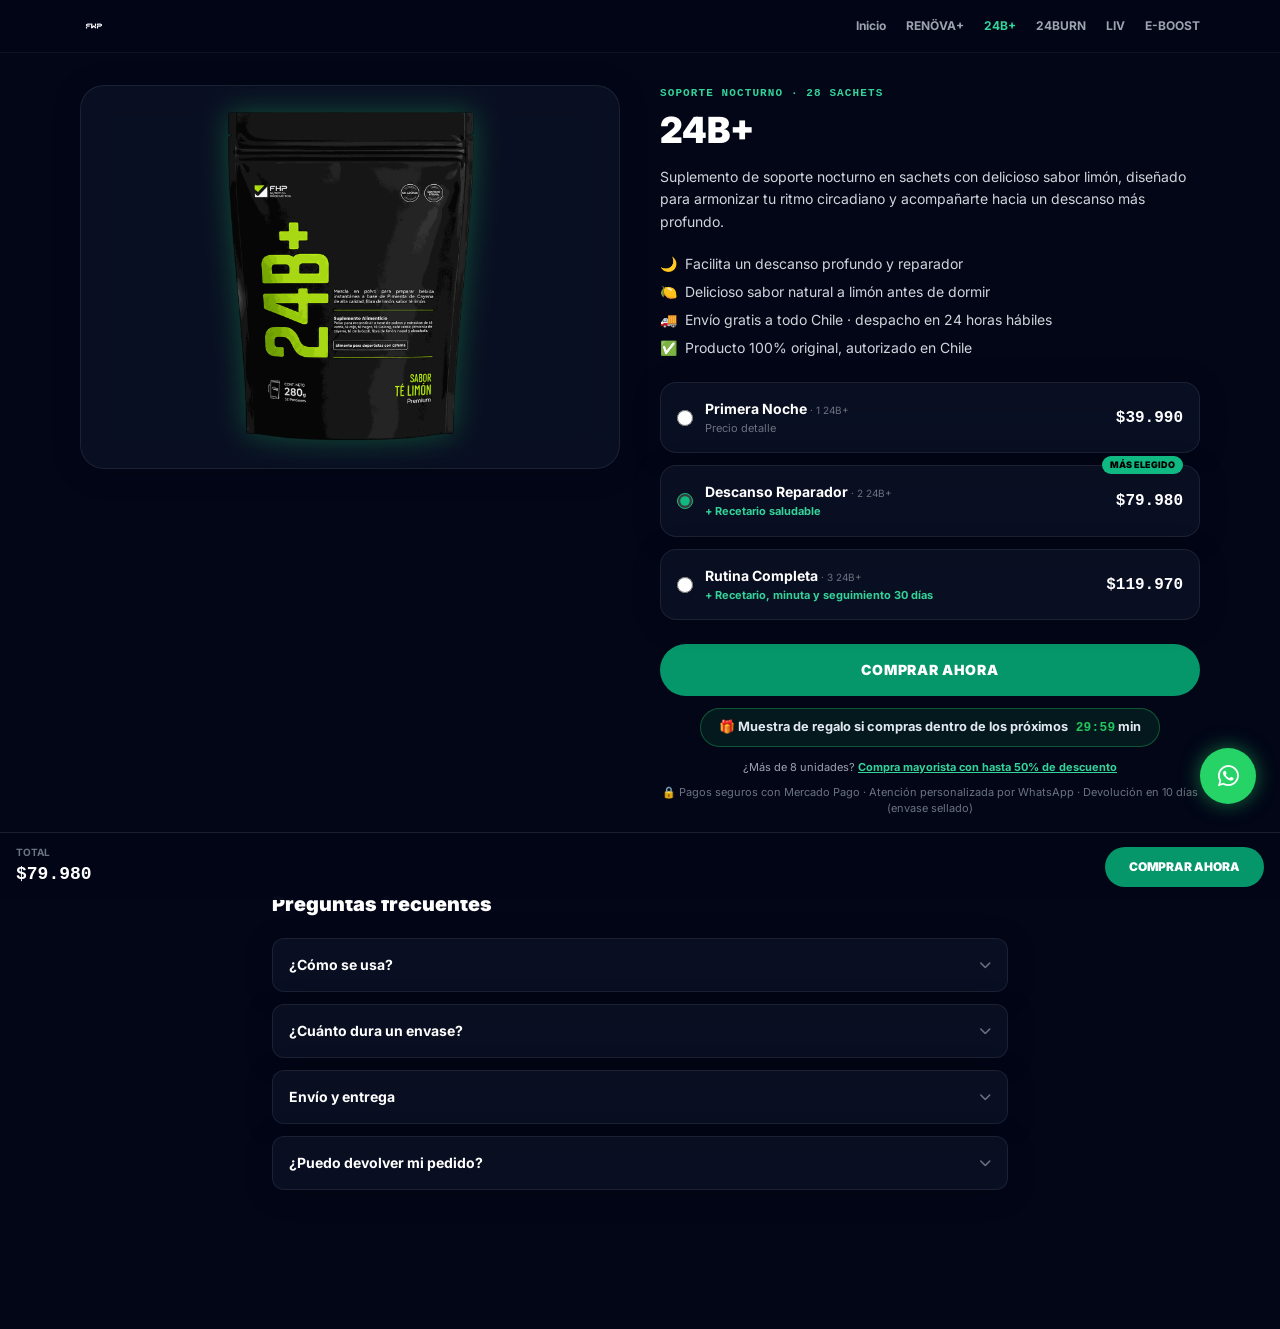
==== commit be629cef: "Add files via upload" ====
--- a/24b.html
+++ b/24b.html
@@ -10,9 +10,9 @@
     <link rel="preconnect" href="https://fonts.googleapis.com">
     <link rel="preconnect" href="https://fonts.gstatic.com" crossorigin>
     <link href="https://fonts.googleapis.com/css2?family=Inter:wght@400;500;600;700;800;900&display=swap" rel="stylesheet">
-    <link href="assets/css/fontawesome-fwp.css?v=20261123" rel="stylesheet">
-    <link rel="stylesheet" href="assets/css/site.css?v=20261123">
-    <script src="assets/js/config.js?v=20261123"></script>
+    <link href="assets/css/fontawesome-fwp.css?v=20261125" rel="stylesheet">
+    <link rel="stylesheet" href="assets/css/site.css?v=20261125">
+    <script src="assets/js/config.js?v=20261125"></script>
 </head>
 <body class="bg-fwp-darker text-white font-sans antialiased" style="padding-bottom:100px;">
 
@@ -66,26 +66,26 @@
                     </div>
                     <span class="font-black text-white font-mono">$39.990</span>
                 </label>
-                <label class="pack-option flex items-center justify-between gap-3 glass-panel border-2 border-emerald-500 rounded-2xl p-4 cursor-pointer transition-colors relative" data-qty="2" data-total="73980">
+                <label class="pack-option flex items-center justify-between gap-3 glass-panel border-2 border-emerald-500 rounded-2xl p-4 cursor-pointer transition-colors relative" data-qty="2" data-total="79980">
                     <span class="absolute -top-2.5 right-4 bg-emerald-500 text-black text-[9px] font-black px-2 py-0.5 rounded-full">MÁS ELEGIDO</span>
                     <div class="flex items-center gap-3">
                         <input type="radio" name="b24-pack" class="accent-emerald-500 w-4 h-4">
                         <div>
                             <span class="block text-sm font-bold text-white">Descanso Reparador <span class="text-[10px] font-normal text-gray-500">· 2 24B+</span></span>
-                            <span class="block text-[11px] text-emerald-400 font-bold">Ahorra $6.000</span>
+                            <span class="block text-[11px] text-emerald-400 font-bold">+ Recetario saludable</span>
                         </div>
                     </div>
-                    <span class="font-black text-white font-mono">$73.980</span>
+                    <span class="font-black text-white font-mono">$79.980</span>
                 </label>
-                <label class="pack-option flex items-center justify-between gap-3 glass-panel border-2 border-white/10 rounded-2xl p-4 cursor-pointer transition-colors" data-qty="3" data-total="110970">
+                <label class="pack-option flex items-center justify-between gap-3 glass-panel border-2 border-white/10 rounded-2xl p-4 cursor-pointer transition-colors" data-qty="3" data-total="119970">
                     <div class="flex items-center gap-3">
                         <input type="radio" name="b24-pack" class="accent-emerald-500 w-4 h-4">
                         <div>
                             <span class="block text-sm font-bold text-white">Rutina Completa <span class="text-[10px] font-normal text-gray-500">· 3 24B+</span></span>
-                            <span class="block text-[11px] text-emerald-400 font-bold">Ahorra $9.000</span>
+                            <span class="block text-[11px] text-emerald-400 font-bold">+ Recetario, minuta y seguimiento 30 días</span>
                         </div>
                     </div>
-                    <span class="font-black text-white font-mono">$110.970</span>
+                    <span class="font-black text-white font-mono">$119.970</span>
                 </label>
             </div>
 
@@ -132,11 +132,12 @@
         <i class="fab fa-whatsapp"></i>
     </a>
 
-    <script src="assets/js/analytics.js?v=20261123" defer></script>
-    <script src="assets/js/helpers.js?v=20261123" defer></script>
-    <script src="assets/js/whatsapp.js?v=20261123" defer></script>
-    <script src="assets/js/checkout.js?v=20261123" defer></script>
-    <script src="assets/js/cycle-countdown.js?v=20261123" defer></script>
+    <script src="assets/js/analytics.js?v=20261125" defer></script>
+    <script src="assets/js/helpers.js?v=20261125" defer></script>
+    <script src="assets/js/whatsapp.js?v=20261125" defer></script>
+    <script src="assets/js/terms.js?v=20261125" defer></script>
+    <script src="assets/js/checkout.js?v=20261125" defer></script>
+    <script src="assets/js/cycle-countdown.js?v=20261125" defer></script>
     <script>
     document.addEventListener('DOMContentLoaded', function () {
         window.FWP_ANALYTICS && window.FWP_ANALYTICS.track('ViewContent', { content_name: '24B+', content_type: 'product', content_ids: ['24b'], value: 39990, currency: 'CLP' }, { dedupeKey: 'viewcontent-24b' });
--- a/assets/css/site.css
+++ b/assets/css/site.css
@@ -32,3 +32,40 @@
 .cycle-badge{display:inline-flex;align-items:center;justify-content:center;flex-wrap:wrap;gap:.5rem;padding:.6rem 1.1rem;border-radius:999px;background:rgba(34,197,94,.1);border:1px solid rgba(34,197,94,.35);color:#e2e8f0;font-size:.8rem;font-weight:700;line-height:1.3}
 .cycle-badge .cycle-time{font-family:ui-monospace,SFMono-Regular,Menlo,monospace;color:#22c55e;font-weight:800;letter-spacing:.02em}
 .cycle-badge .cycle-sep{opacity:.5}
+
+/* --- Bienestar: franja de confianza y enfoque (paleta salud) --- */
+.wl-section{position:relative;padding:64px 0;background:radial-gradient(ellipse at top,rgba(16,185,129,.10),transparent 60%),#020617;border-bottom:1px solid rgba(255,255,255,.05)}
+.wl-badge{display:inline-flex;align-items:center;gap:10px;padding:8px 18px 8px 10px;border-radius:999px;background:linear-gradient(135deg,rgba(16,185,129,.16),rgba(20,184,166,.08));border:1px solid rgba(52,211,153,.35);color:#d1fae5;font-size:13px;font-weight:700;letter-spacing:.02em}
+.wl-badge i{width:26px;height:26px;border-radius:999px;display:inline-flex;align-items:center;justify-content:center;background:#10b981;color:#022c22;font-size:13px}
+.wl-badge small{display:block;font-size:11px;font-weight:600;color:#6ee7b7;letter-spacing:.08em;text-transform:uppercase}
+.wl-grid{display:grid;grid-template-columns:repeat(2,minmax(0,1fr));gap:14px;margin-top:32px}
+@media (min-width:768px){.wl-grid{grid-template-columns:repeat(3,minmax(0,1fr));gap:18px}}
+@media (min-width:1100px){.wl-grid.wl-6{grid-template-columns:repeat(6,minmax(0,1fr))}.wl-grid.wl-4{grid-template-columns:repeat(4,minmax(0,1fr))}}
+.wl-tile{position:relative;border-radius:22px;padding:22px 14px 20px;text-align:center;background:linear-gradient(180deg,rgba(255,255,255,.055),rgba(255,255,255,.02));border:1px solid rgba(255,255,255,.07);transition:transform .3s,border-color .3s,box-shadow .3s}
+.wl-tile:hover{transform:translateY(-4px);border-color:rgba(52,211,153,.35);box-shadow:0 18px 40px -18px rgba(16,185,129,.45)}
+.wl-icon{width:44px;height:44px;margin:0 auto 12px;border-radius:14px;display:flex;align-items:center;justify-content:center;font-size:18px;color:#34d399;background:radial-gradient(circle at 30% 30%,rgba(52,211,153,.28),rgba(16,185,129,.08));border:1px solid rgba(52,211,153,.25)}
+.wl-num{display:block;font-size:clamp(22px,4.6vw,30px);font-weight:900;line-height:1.1;letter-spacing:-.02em;background:linear-gradient(135deg,#ecfdf5 10%,#6ee7b7 55%,#2dd4bf);-webkit-background-clip:text;background-clip:text;color:transparent}
+.wl-label{display:block;margin-top:6px;font-size:12px;font-weight:700;color:#e2e8f0}
+.wl-sub{display:block;margin-top:2px;font-size:11px;color:#94a3b8}
+.wl-head{max-width:720px;margin:0 auto 8px;text-align:center}
+.wl-kicker{font-size:12px;font-weight:800;letter-spacing:.14em;text-transform:uppercase;color:#34d399}
+.wl-title{margin-top:8px;font-size:clamp(26px,4vw,40px);font-weight:900;color:#fff;line-height:1.15}
+.wl-lead{margin-top:10px;font-size:15px;color:#94a3b8}
+.wl-note{margin-top:22px;font-size:12px;color:#64748b;text-align:center}
+
+/* --- Página de ingredientes --- */
+.ing-product{margin-top:56px}
+.ing-product-head{display:flex;align-items:center;gap:16px;margin-bottom:18px}
+.ing-product-head img{height:72px;width:auto;object-fit:contain}
+.ing-product-head h2{font-size:26px;font-weight:900;color:#fff;line-height:1.1}
+.ing-product-head p{font-size:13px;color:#94a3b8}
+.ing-grid{display:grid;grid-template-columns:1fr;gap:16px}
+@media (min-width:768px){.ing-grid{grid-template-columns:repeat(2,minmax(0,1fr))}}
+.ing-card{border-radius:22px;padding:22px;background:linear-gradient(180deg,rgba(255,255,255,.055),rgba(255,255,255,.02));border:1px solid rgba(255,255,255,.07)}
+.ing-card h3{font-size:17px;font-weight:800;color:#fff;margin-bottom:6px}
+.ing-tag{display:inline-block;font-size:10px;font-weight:800;letter-spacing:.08em;text-transform:uppercase;color:#34d399;background:rgba(16,185,129,.12);border:1px solid rgba(52,211,153,.25);border-radius:999px;padding:2px 9px;margin-bottom:10px}
+.ing-card p{font-size:14px;line-height:1.6;color:#cbd5e1;margin-bottom:8px}
+.ing-card .ing-ev{font-size:13px;color:#94a3b8}
+.ing-card .ing-ev strong{color:#e2e8f0}
+.ing-card a{color:#6ee7b7;font-size:12px;font-weight:700;text-decoration:underline}
+.ing-disclaimer{margin-top:48px;border-radius:18px;padding:18px 20px;background:rgba(245,158,11,.08);border:1px solid rgba(245,158,11,.3);color:#fcd34d;font-size:13px;line-height:1.6}
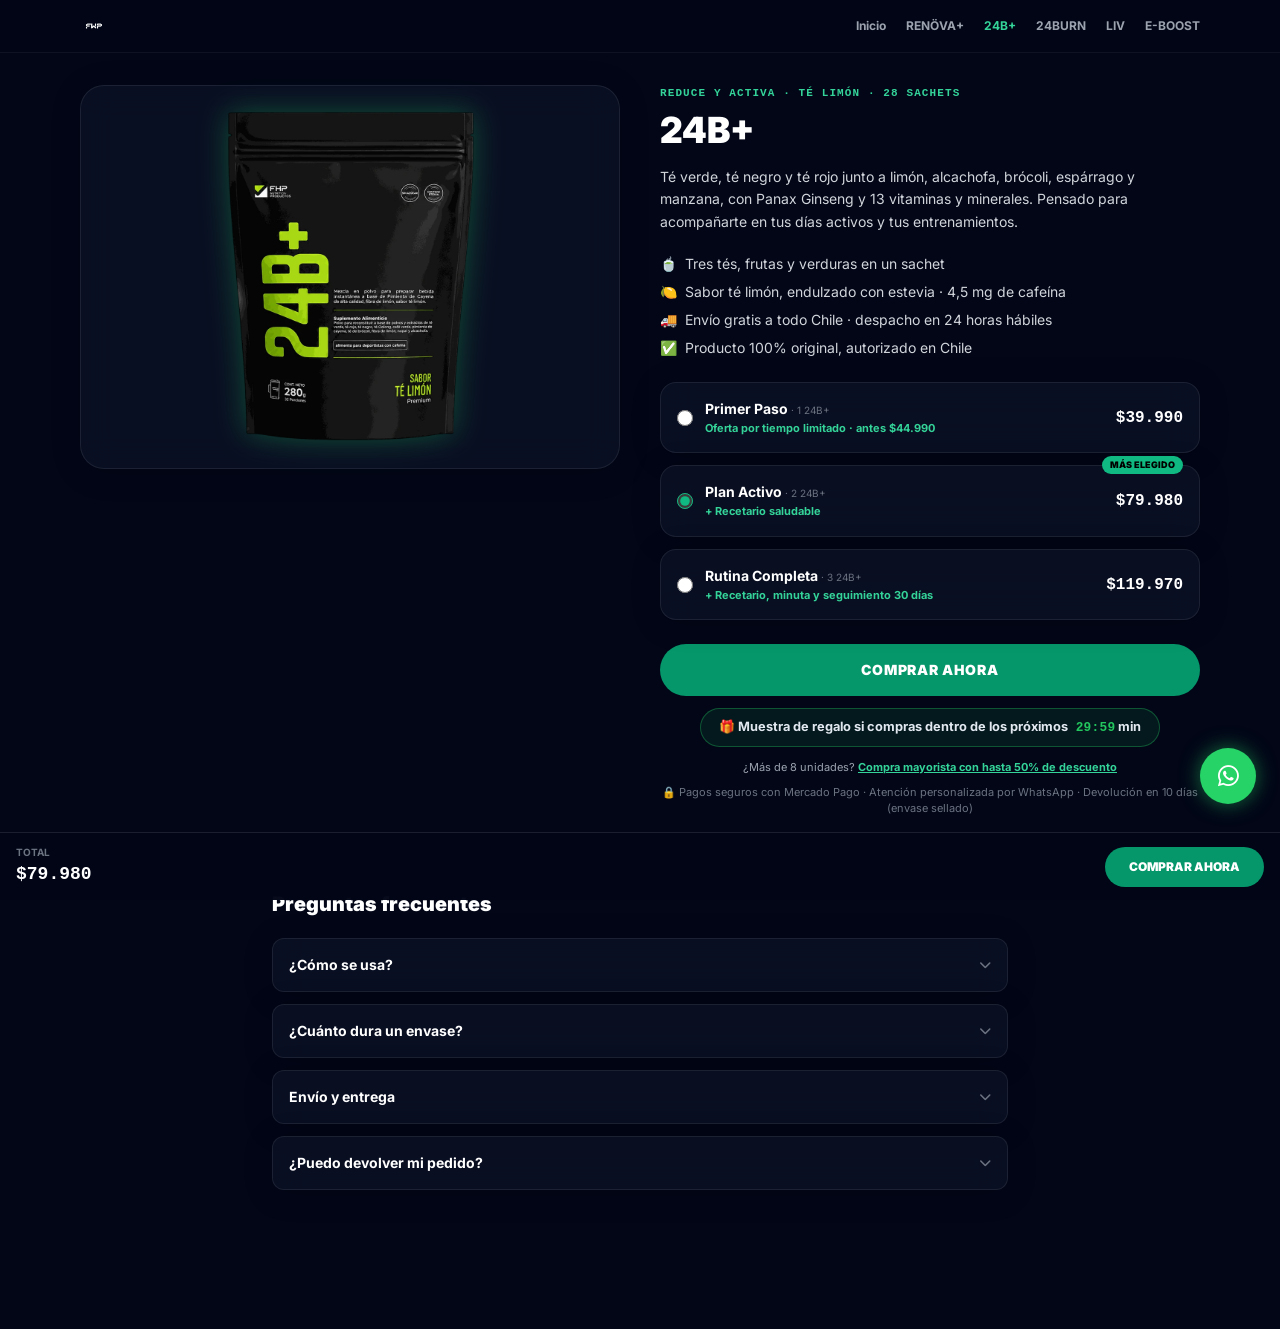
==== commit 6724b196: "Add files via upload" ====
--- a/24b.html
+++ b/24b.html
@@ -3,16 +3,28 @@
 <head>
     <meta charset="UTF-8">
     <meta name="viewport" content="width=device-width, initial-scale=1.0">
-    <title>24B+ | Soporte Nocturno | FWP Chile</title>
-    <meta name="description" content="24B+ — soporte nocturno sabor limón para armonizar tu descanso. 28 sachets. Envío a todo Chile.">
+    <title>24B+ | Reduce y Activa · Té limón | FWP Chile</title>
+    <meta name="description" content="24B+ — tres tés, frutas, verduras, Panax Ginseng y 13 vitaminas y minerales, sabor té limón. 28 sachets. Envío gratis a todo Chile.">
+    <meta property="og:type" content="website">
+    <meta property="og:locale" content="es_CL">
+    <meta property="og:site_name" content="FWP Chile">
+    <meta property="og:title" content="24B+ | Reduce y Activa · Té limón | FWP Chile">
+    <meta property="og:description" content="24B+ — tres tés, frutas, verduras, Panax Ginseng y 13 vitaminas y minerales, sabor té limón. 28 sachets. Envío gratis a todo Chile.">
+    <meta property="og:url" content="https://fwpchile.lat/24b.html">
+    <meta property="og:image" content="https://fwpchile.lat/assets/img/og/24b.jpg">
+    <meta property="og:image:width" content="1200">
+    <meta property="og:image:height" content="630">
+    <meta name="twitter:card" content="summary_large_image">
     <link rel="canonical" href="https://fwpchile.lat/24b.html">
     <meta name="theme-color" content="#020617">
     <link rel="preconnect" href="https://fonts.googleapis.com">
     <link rel="preconnect" href="https://fonts.gstatic.com" crossorigin>
     <link href="https://fonts.googleapis.com/css2?family=Inter:wght@400;500;600;700;800;900&display=swap" rel="stylesheet">
-    <link href="assets/css/fontawesome-fwp.css?v=20261125" rel="stylesheet">
-    <link rel="stylesheet" href="assets/css/site.css?v=20261125">
-    <script src="assets/js/config.js?v=20261125"></script>
+    <link href="assets/css/fontawesome-fwp.css?v=20261125e" rel="stylesheet">
+    <link rel="stylesheet" href="assets/css/site.css?v=20261125e">
+    <script src="assets/js/config.js?v=20261125e"></script>
+    <link rel="icon" type="image/png" href="MOCKUP%20Productos/LOGO_FWP%20NEGRO.png">
+    <link rel="apple-touch-icon" href="MOCKUP%20Productos/LOGO_FWP%20NEGRO.png">
 </head>
 <body class="bg-fwp-darker text-white font-sans antialiased" style="padding-bottom:100px;">
 
@@ -37,19 +49,19 @@
         <!-- GALERÍA -->
         <div>
             <div class="glass-panel rounded-3xl p-6 flex items-center justify-center h-80 sm:h-96">
-                <img src="MOCKUP%20Productos/MOCKUP_24B.png" alt="24B+" class="max-h-full object-contain glow-b24-img">
+                <img src="assets/img/productos/24b.webp" alt="24B+" class="max-h-full object-contain glow-b24-img">
             </div>
         </div>
 
         <!-- INFO + COMPRA -->
         <div>
-            <span class="text-[11px] font-bold text-emerald-400 uppercase tracking-widest block font-mono mb-2">Soporte Nocturno · 28 Sachets</span>
+            <span class="text-[11px] font-bold text-emerald-400 uppercase tracking-widest block font-mono mb-2">Reduce y Activa · Té limón · 28 Sachets</span>
             <h1 class="text-3xl sm:text-4xl font-black text-white mb-4 leading-tight">24B+</h1>
-            <p class="text-gray-300 text-sm leading-relaxed mb-5">Suplemento de soporte nocturno en sachets con delicioso sabor limón, diseñado para armonizar tu ritmo circadiano y acompañarte hacia un descanso más profundo.</p>
+            <p class="text-gray-300 text-sm leading-relaxed mb-5">Té verde, té negro y té rojo junto a limón, alcachofa, brócoli, espárrago y manzana, con Panax Ginseng y 13 vitaminas y minerales. Pensado para acompañarte en tus días activos y tus entrenamientos.</p>
 
             <ul class="space-y-2 text-sm text-gray-300 mb-6">
-                <li class="flex items-start gap-2"><span class="text-emerald-400">🌙</span> Facilita un descanso profundo y reparador</li>
-                <li class="flex items-start gap-2"><span class="text-emerald-400">🍋</span> Delicioso sabor natural a limón antes de dormir</li>
+                <li class="flex items-start gap-2"><span class="text-emerald-400">🍵</span> Tres tés, frutas y verduras en un sachet</li>
+                <li class="flex items-start gap-2"><span class="text-emerald-400">🍋</span> Sabor té limón, endulzado con estevia · 4,5 mg de cafeína</li>
                 <li class="flex items-start gap-2"><span class="text-emerald-400">🚚</span> Envío gratis a todo Chile · despacho en 24 horas hábiles</li>
                 <li class="flex items-start gap-2"><span class="text-emerald-400">✅</span> Producto 100% original, autorizado en Chile</li>
             </ul>
@@ -60,8 +72,8 @@
                     <div class="flex items-center gap-3">
                         <input type="radio" name="b24-pack" checked class="accent-emerald-500 w-4 h-4">
                         <div>
-                            <span class="block text-sm font-bold text-white">Primera Noche <span class="text-[10px] font-normal text-gray-500">· 1 24B+</span></span>
-                            <span class="block text-[11px] text-gray-500">Precio detalle</span>
+                            <span class="block text-sm font-bold text-white">Primer Paso <span class="text-[10px] font-normal text-gray-500">· 1 24B+</span></span>
+                            <span class="block text-[11px] text-emerald-400 font-bold">Oferta por tiempo limitado · antes $44.990</span>
                         </div>
                     </div>
                     <span class="font-black text-white font-mono">$39.990</span>
@@ -71,7 +83,7 @@
                     <div class="flex items-center gap-3">
                         <input type="radio" name="b24-pack" class="accent-emerald-500 w-4 h-4">
                         <div>
-                            <span class="block text-sm font-bold text-white">Descanso Reparador <span class="text-[10px] font-normal text-gray-500">· 2 24B+</span></span>
+                            <span class="block text-sm font-bold text-white">Plan Activo <span class="text-[10px] font-normal text-gray-500">· 2 24B+</span></span>
                             <span class="block text-[11px] text-emerald-400 font-bold">+ Recetario saludable</span>
                         </div>
                     </div>
@@ -102,7 +114,7 @@
         <div class="space-y-3" id="b24-faq">
             <div class="glass-panel rounded-xl overflow-hidden">
                 <button type="button" class="faq-q w-full text-left p-4 flex justify-between items-center text-sm font-bold text-white">¿Cómo se usa? <i class="fas fa-chevron-down text-xs text-gray-500 transition-transform"></i></button>
-                <div class="faq-a hidden px-4 pb-4 text-sm text-gray-400">Disuelve 1 sachet en agua. Se recomienda 1 vez al día, antes de dormir.</div>
+                <div class="faq-a hidden px-4 pb-4 text-sm text-gray-400">Disuelve 1 sachet en agua. Se recomienda 1 vez al día, de día: antes o después de entrenar. Como trae cafeína (4,5 mg), evítalo en la noche.</div>
             </div>
             <div class="glass-panel rounded-xl overflow-hidden">
                 <button type="button" class="faq-q w-full text-left p-4 flex justify-between items-center text-sm font-bold text-white">¿Cuánto dura un envase? <i class="fas fa-chevron-down text-xs text-gray-500 transition-transform"></i></button>
@@ -132,12 +144,12 @@
         <i class="fab fa-whatsapp"></i>
     </a>
 
-    <script src="assets/js/analytics.js?v=20261125" defer></script>
-    <script src="assets/js/helpers.js?v=20261125" defer></script>
-    <script src="assets/js/whatsapp.js?v=20261125" defer></script>
-    <script src="assets/js/terms.js?v=20261125" defer></script>
-    <script src="assets/js/checkout.js?v=20261125" defer></script>
-    <script src="assets/js/cycle-countdown.js?v=20261125" defer></script>
+    <script src="assets/js/analytics.js?v=20261125e" defer></script>
+    <script src="assets/js/helpers.js?v=20261125e" defer></script>
+    <script src="assets/js/whatsapp.js?v=20261125e" defer></script>
+    <script src="assets/js/terms.js?v=20261125e" defer></script>
+    <script src="assets/js/checkout.js?v=20261125e" defer></script>
+    <script src="assets/js/cycle-countdown.js?v=20261125e" defer></script>
     <script>
     document.addEventListener('DOMContentLoaded', function () {
         window.FWP_ANALYTICS && window.FWP_ANALYTICS.track('ViewContent', { content_name: '24B+', content_type: 'product', content_ids: ['24b'], value: 39990, currency: 'CLP' }, { dedupeKey: 'viewcontent-24b' });
--- a/assets/css/site.css
+++ b/assets/css/site.css
@@ -69,3 +69,20 @@
 .ing-card .ing-ev strong{color:#e2e8f0}
 .ing-card a{color:#6ee7b7;font-size:12px;font-weight:700;text-decoration:underline}
 .ing-disclaimer{margin-top:48px;border-radius:18px;padding:18px 20px;background:rgba(245,158,11,.08);border:1px solid rgba(245,158,11,.3);color:#fcd34d;font-size:13px;line-height:1.6}
+
+/* Arma tu rutina: tarjeta de protocolo, botones de protocolo e íconos de beneficios */
+.finder-hero-card{background:linear-gradient(160deg,rgba(16,185,129,.10),rgba(15,23,42,.55) 45%);border:1px solid rgba(16,185,129,.25)}
+.hero-kicker{display:block;font-size:10px;font-weight:900;letter-spacing:.18em;text-transform:uppercase;color:#34d399;margin-bottom:6px}
+.hero-name{font-size:26px;line-height:1.1;font-weight:900;color:#fff;letter-spacing:-.02em}
+.hero-tag{font-size:13px;color:#9ca3af;margin-top:6px}
+.hero-thumbs{display:flex;gap:6px;margin-top:16px}
+.hero-thumbs img{height:64px;width:52px;object-fit:contain;filter:drop-shadow(0 8px 14px rgba(0,0,0,.5))}
+.proto-chips{display:grid;grid-template-columns:repeat(2,1fr);gap:10px}
+@media(min-width:1024px){.proto-chips{grid-template-columns:repeat(3,1fr)}}
+.proto-chip{text-align:left;padding:14px 16px;border-radius:18px;border:1px solid rgba(255,255,255,.08);background:rgba(0,0,0,.35);transition:all .2s}
+.proto-chip:hover{border-color:rgba(52,211,153,.5)}
+.proto-chip.is-on{border-color:#22c55e;background:rgba(34,197,94,.12)}
+.proto-chip strong{display:block;color:#fff;font-size:13px;font-weight:800}
+.proto-chip span{display:block;color:#9ca3af;font-size:11px;margin-top:3px;font-family:ui-monospace,monospace}
+.ben-img{display:block;width:56px;height:56px;border-radius:16px;overflow:hidden;margin-bottom:10px;border:1px solid rgba(255,255,255,.08);box-shadow:0 8px 20px rgba(0,0,0,.45)}
+.ben-img img{width:100%;height:100%;object-fit:cover}
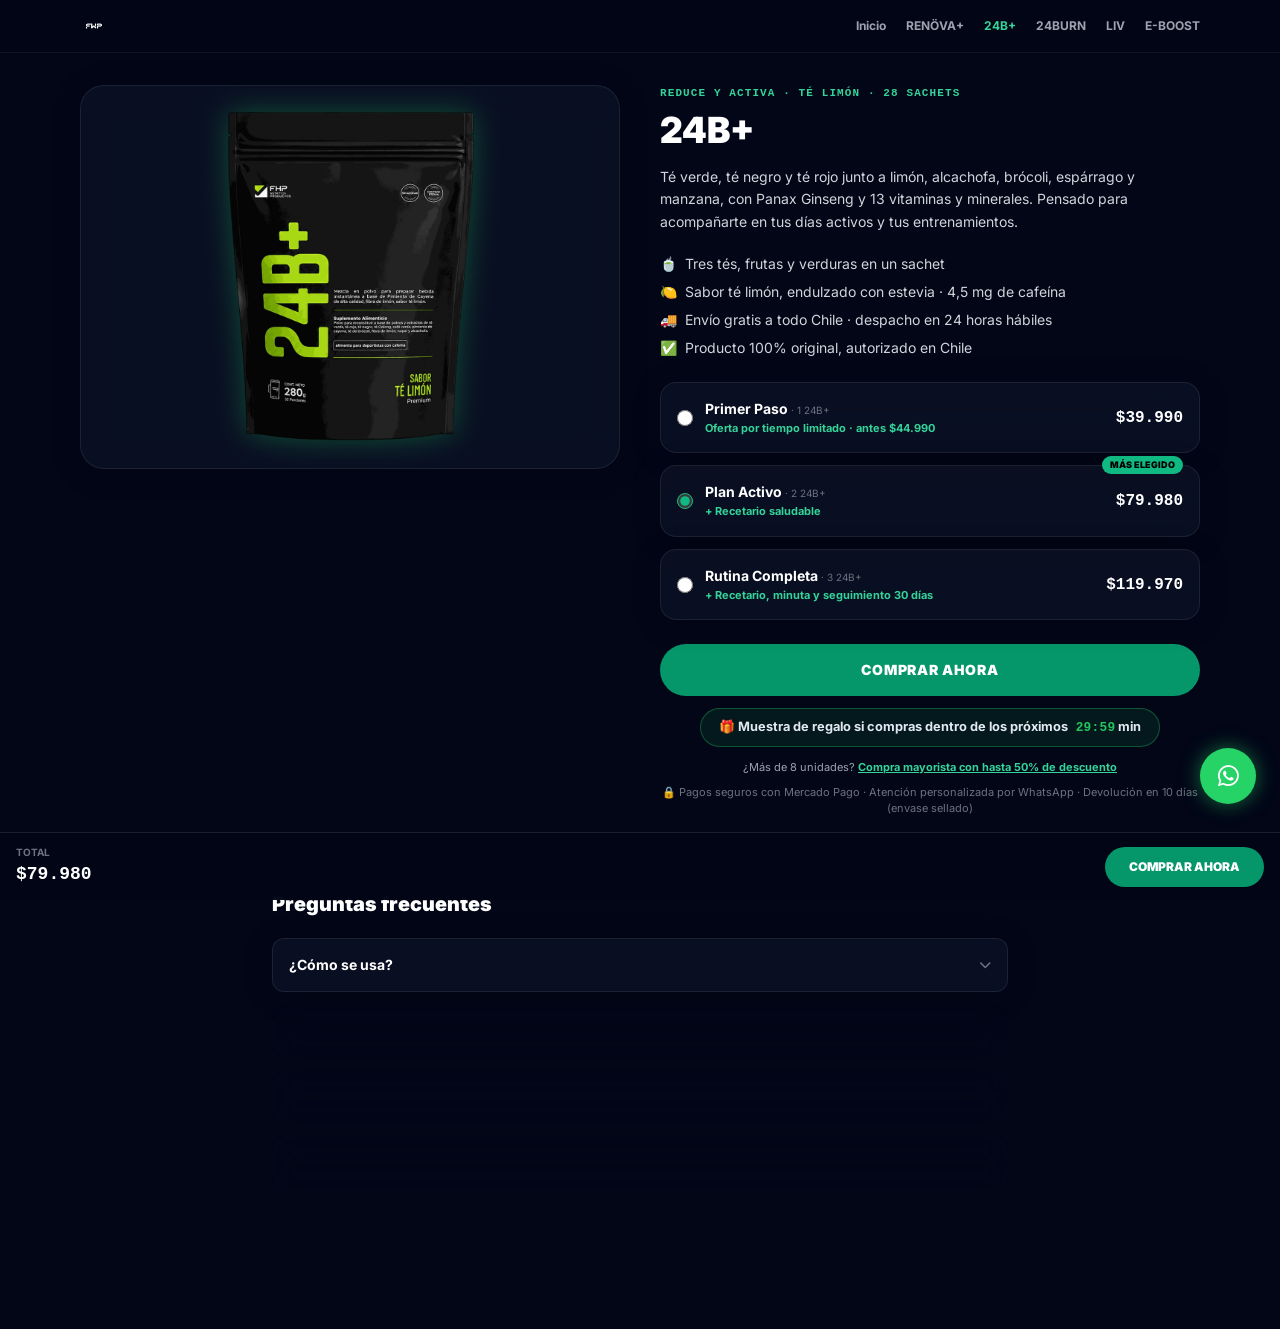
==== commit 6a8d807b: "Add files via upload" ====
--- a/24b.html
+++ b/24b.html
@@ -20,9 +20,9 @@
     <link rel="preconnect" href="https://fonts.googleapis.com">
     <link rel="preconnect" href="https://fonts.gstatic.com" crossorigin>
     <link href="https://fonts.googleapis.com/css2?family=Inter:wght@400;500;600;700;800;900&display=swap" rel="stylesheet">
-    <link href="assets/css/fontawesome-fwp.css?v=20261125e" rel="stylesheet">
-    <link rel="stylesheet" href="assets/css/site.css?v=20261125e">
-    <script src="assets/js/config.js?v=20261125e"></script>
+    <link href="assets/css/fontawesome-fwp.css?v=20261125f" rel="stylesheet">
+    <link rel="stylesheet" href="assets/css/site.css?v=20261125f">
+    <script src="assets/js/config.js?v=20261125f"></script>
     <link rel="icon" type="image/png" href="MOCKUP%20Productos/LOGO_FWP%20NEGRO.png">
     <link rel="apple-touch-icon" href="MOCKUP%20Productos/LOGO_FWP%20NEGRO.png">
 </head>
@@ -144,12 +144,12 @@
         <i class="fab fa-whatsapp"></i>
     </a>
 
-    <script src="assets/js/analytics.js?v=20261125e" defer></script>
-    <script src="assets/js/helpers.js?v=20261125e" defer></script>
-    <script src="assets/js/whatsapp.js?v=20261125e" defer></script>
-    <script src="assets/js/terms.js?v=20261125e" defer></script>
-    <script src="assets/js/checkout.js?v=20261125e" defer></script>
-    <script src="assets/js/cycle-countdown.js?v=20261125e" defer></script>
+    <script src="assets/js/analytics.js?v=20261125f" defer></script>
+    <script src="assets/js/helpers.js?v=20261125f" defer></script>
+    <script src="assets/js/whatsapp.js?v=20261125f" defer></script>
+    <script src="assets/js/terms.js?v=20261125f" defer></script>
+    <script src="assets/js/checkout.js?v=20261125f" defer></script>
+    <script src="assets/js/cycle-countdown.js?v=20261125f" defer></script>
     <script>
     document.addEventListener('DOMContentLoaded', function () {
         window.FWP_ANALYTICS && window.FWP_ANALYTICS.track('ViewContent', { content_name: '24B+', content_type: 'product', content_ids: ['24b'], value: 39990, currency: 'CLP' }, { dedupeKey: 'viewcontent-24b' });
--- a/assets/css/site.css
+++ b/assets/css/site.css
@@ -77,12 +77,26 @@
 .hero-tag{font-size:13px;color:#9ca3af;margin-top:6px}
 .hero-thumbs{display:flex;gap:6px;margin-top:16px}
 .hero-thumbs img{height:64px;width:52px;object-fit:contain;filter:drop-shadow(0 8px 14px rgba(0,0,0,.5))}
-.proto-chips{display:grid;grid-template-columns:repeat(2,1fr);gap:10px}
+.proto-chips{display:grid;grid-template-columns:1fr;gap:10px}
+@media(min-width:640px){.proto-chips{grid-template-columns:repeat(2,1fr)}}
 @media(min-width:1024px){.proto-chips{grid-template-columns:repeat(3,1fr)}}
-.proto-chip{text-align:left;padding:14px 16px;border-radius:18px;border:1px solid rgba(255,255,255,.08);background:rgba(0,0,0,.35);transition:all .2s}
+.proto-chip{text-align:left;padding:14px;border-radius:20px;border:1px solid rgba(255,255,255,.08);background:rgba(0,0,0,.35);transition:all .2s;display:flex;gap:14px;align-items:center}
 .proto-chip:hover{border-color:rgba(52,211,153,.5)}
 .proto-chip.is-on{border-color:#22c55e;background:rgba(34,197,94,.12)}
-.proto-chip strong{display:block;color:#fff;font-size:13px;font-weight:800}
-.proto-chip span{display:block;color:#9ca3af;font-size:11px;margin-top:3px;font-family:ui-monospace,monospace}
+.proto-chip>img{width:52px;height:52px;border-radius:14px;object-fit:cover;flex-shrink:0;border:1px solid rgba(255,255,255,.08);box-shadow:0 8px 18px rgba(0,0,0,.45)}
+.pc-txt{display:block;min-width:0}.proto-chip strong{display:block;color:#fff;font-size:14px;font-weight:800}
+.proto-chip em{display:block;font-style:normal;color:#cbd5e1;font-size:12px;margin-top:2px;line-height:1.3}
+.pc-txt>span{display:block;color:#6b7280;font-size:11px;margin-top:4px;font-family:ui-monospace,monospace}
 .ben-img{display:block;width:56px;height:56px;border-radius:16px;overflow:hidden;margin-bottom:10px;border:1px solid rgba(255,255,255,.08);box-shadow:0 8px 20px rgba(0,0,0,.45)}
 .ben-img img{width:100%;height:100%;object-fit:cover}
+
+.hero-top{display:flex;gap:14px;align-items:center}
+.hero-ico{width:64px;height:64px;border-radius:18px;object-fit:cover;border:1px solid rgba(255,255,255,.1);box-shadow:0 10px 24px rgba(0,0,0,.5);flex-shrink:0}
+.hero-para{font-size:15px;color:#e5e7eb;margin-top:14px;line-height:1.5;font-weight:600}
+.hero-sub{display:block;font-size:10px;font-weight:900;letter-spacing:.16em;text-transform:uppercase;color:#6b7280;margin:18px 0 6px;font-family:ui-monospace,monospace}
+.hero-why{font-size:13px;color:#9ca3af;line-height:1.6}
+.hero-roles{display:grid;gap:8px}
+.hero-role{display:flex;gap:12px;align-items:center;background:rgba(0,0,0,.3);border:1px solid rgba(255,255,255,.06);border-radius:14px;padding:8px 12px}
+.hero-role img{width:34px;height:42px;object-fit:contain;flex-shrink:0}
+.hero-role strong{display:block;color:#fff;font-size:13px;font-weight:800}
+.hero-role span{display:block;color:#9ca3af;font-size:12px}
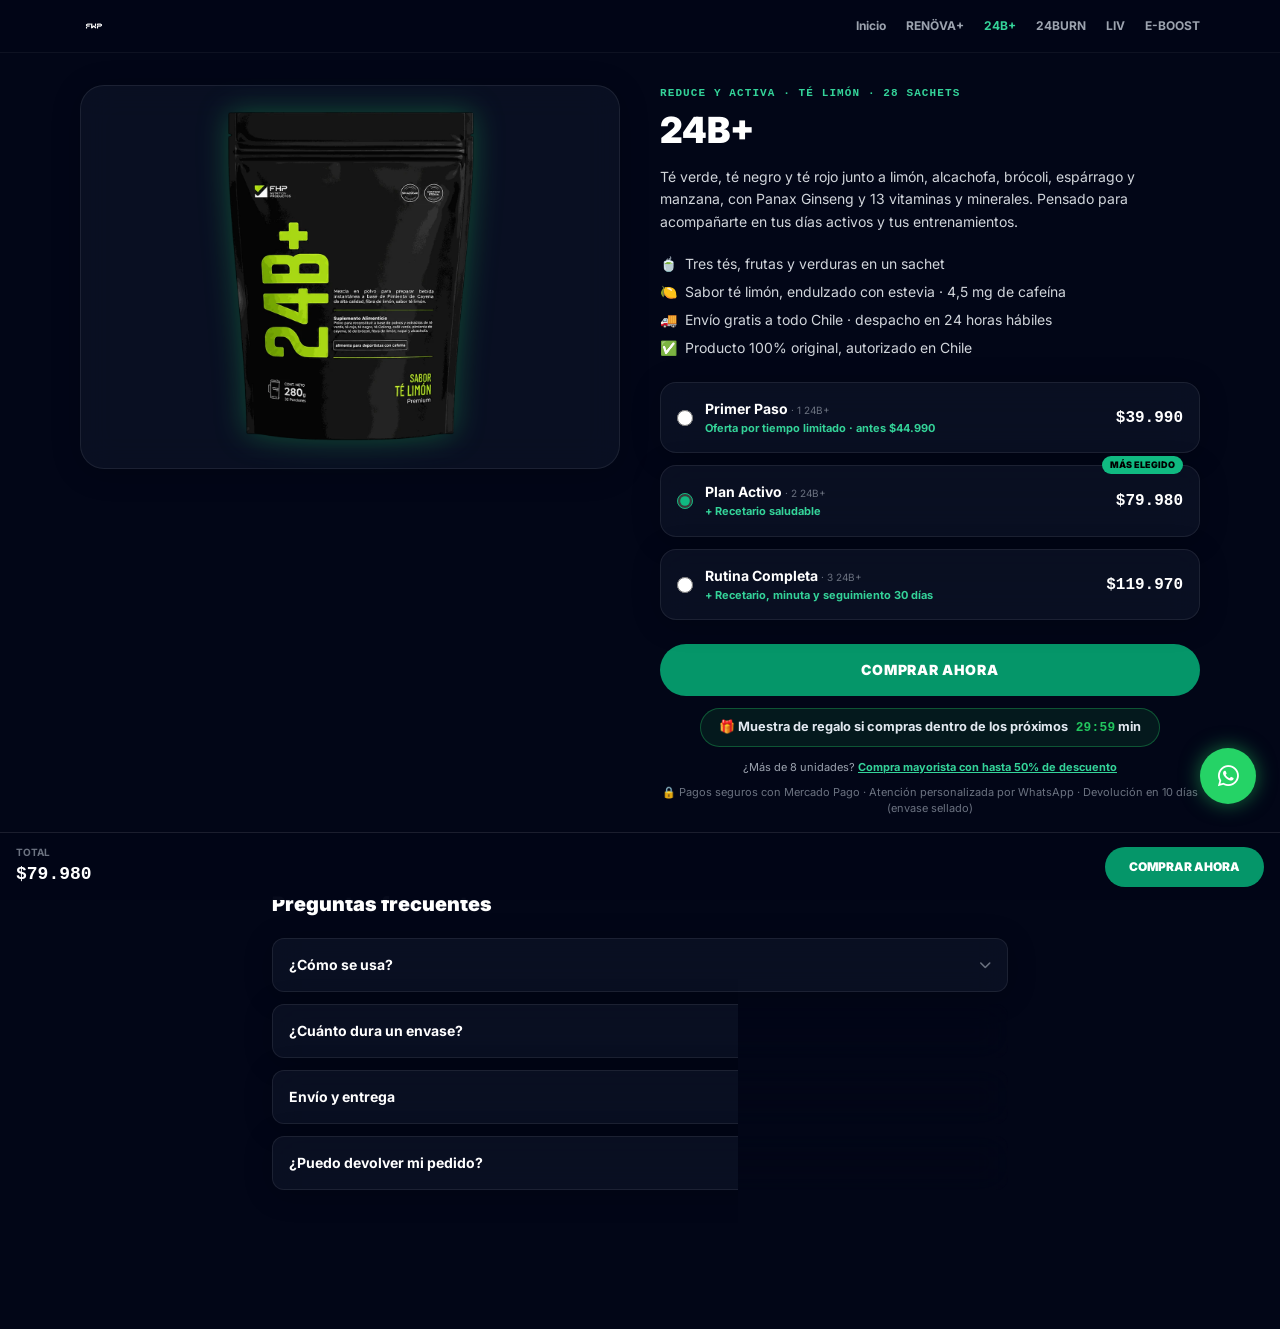
==== commit 489485ab: "Add files via upload" ====
--- a/24b.html
+++ b/24b.html
@@ -20,9 +20,9 @@
     <link rel="preconnect" href="https://fonts.googleapis.com">
     <link rel="preconnect" href="https://fonts.gstatic.com" crossorigin>
     <link href="https://fonts.googleapis.com/css2?family=Inter:wght@400;500;600;700;800;900&display=swap" rel="stylesheet">
-    <link href="assets/css/fontawesome-fwp.css?v=20261125f" rel="stylesheet">
-    <link rel="stylesheet" href="assets/css/site.css?v=20261125f">
-    <script src="assets/js/config.js?v=20261125f"></script>
+    <link href="assets/css/fontawesome-fwp.css?v=20261125h" rel="stylesheet">
+    <link rel="stylesheet" href="assets/css/site.css?v=20261125h">
+    <script src="assets/js/config.js?v=20261125h"></script>
     <link rel="icon" type="image/png" href="MOCKUP%20Productos/LOGO_FWP%20NEGRO.png">
     <link rel="apple-touch-icon" href="MOCKUP%20Productos/LOGO_FWP%20NEGRO.png">
 </head>
@@ -144,12 +144,12 @@
         <i class="fab fa-whatsapp"></i>
     </a>
 
-    <script src="assets/js/analytics.js?v=20261125f" defer></script>
-    <script src="assets/js/helpers.js?v=20261125f" defer></script>
-    <script src="assets/js/whatsapp.js?v=20261125f" defer></script>
-    <script src="assets/js/terms.js?v=20261125f" defer></script>
-    <script src="assets/js/checkout.js?v=20261125f" defer></script>
-    <script src="assets/js/cycle-countdown.js?v=20261125f" defer></script>
+    <script src="assets/js/analytics.js?v=20261125h" defer></script>
+    <script src="assets/js/helpers.js?v=20261125h" defer></script>
+    <script src="assets/js/whatsapp.js?v=20261125h" defer></script>
+    <script src="assets/js/terms.js?v=20261125h" defer></script>
+    <script src="assets/js/checkout.js?v=20261125h" defer></script>
+    <script src="assets/js/cycle-countdown.js?v=20261125h" defer></script>
     <script>
     document.addEventListener('DOMContentLoaded', function () {
         window.FWP_ANALYTICS && window.FWP_ANALYTICS.track('ViewContent', { content_name: '24B+', content_type: 'product', content_ids: ['24b'], value: 39990, currency: 'CLP' }, { dedupeKey: 'viewcontent-24b' });
--- a/assets/css/site.css
+++ b/assets/css/site.css
@@ -100,3 +100,24 @@
 .hero-role img{width:34px;height:42px;object-fit:contain;flex-shrink:0}
 .hero-role strong{display:block;color:#fff;font-size:13px;font-weight:800}
 .hero-role span{display:block;color:#9ca3af;font-size:12px}
+
+/* Títulos con movimiento */
+@keyframes fwpShine{0%{background-position:0% 50%}100%{background-position:200% 50%}}
+@keyframes fwpRise{from{opacity:0;transform:translateY(18px)}to{opacity:1;transform:none}}
+@keyframes fwpPulse{0%,100%{box-shadow:0 0 0 0 rgba(34,197,94,.45)}50%{box-shadow:0 0 0 10px rgba(34,197,94,0)}}
+.title-shine{background:linear-gradient(90deg,#f87171,#fb923c,#facc15,#fb923c,#f87171);background-size:200% auto;-webkit-background-clip:text;background-clip:text;color:transparent;animation:fwpShine 6s linear infinite}
+.title-shine.green{background-image:linear-gradient(90deg,#ffffff,#6ee7b7,#22c55e,#6ee7b7,#ffffff)}
+.hero-title{font-family:Poppins,Inter,sans-serif;font-weight:800;font-size:clamp(32px,5vw,60px);line-height:1.08;letter-spacing:-.025em;animation:fwpRise .9s cubic-bezier(.2,.7,.2,1) both}
+.step-title{display:flex;align-items:center;gap:14px;font-size:clamp(22px,3vw,32px);font-weight:900;letter-spacing:-.02em;line-height:1.1;color:#fff}
+.step-title small{display:block;font-size:13px;font-weight:600;letter-spacing:0;color:#9ca3af;margin-top:4px}
+.step-num{flex-shrink:0;width:44px;height:44px;border-radius:14px;display:flex;align-items:center;justify-content:center;font-size:20px;font-weight:900;color:#04130b;background:linear-gradient(135deg,#6ee7b7,#22c55e);animation:fwpPulse 2.4s ease-in-out infinite}
+.step-num.alt{background:transparent;color:#6ee7b7;border:1px solid rgba(110,231,183,.4);animation:none}
+.hero-ben{display:block;width:64px;height:64px;border-radius:18px;overflow:hidden;margin-bottom:12px;border:1px solid rgba(255,255,255,.1);box-shadow:0 10px 26px rgba(0,0,0,.5);transition:transform .3s}
+.hero-ben img{width:100%;height:100%;object-fit:cover}
+.hero-ben:hover{transform:translateY(-4px) scale(1.05)}
+@media (prefers-reduced-motion:reduce){.title-shine,.hero-title,.step-num{animation:none}}
+
+.hero-lead{font-size:clamp(18px,2.2vw,24px);line-height:1.35;animation:fwpRise .9s .25s cubic-bezier(.2,.7,.2,1) both}
+.title-shine.rva{background-image:linear-gradient(90deg,#ff5fa8,#e0177a,#ff9cc8,#e0177a,#ff5fa8);filter:drop-shadow(0 0 22px rgba(224,23,122,.35))}
+.hero-lead{font-family:Poppins,Inter,sans-serif;font-weight:600}
+.rva-text{color:#ff7ab8}
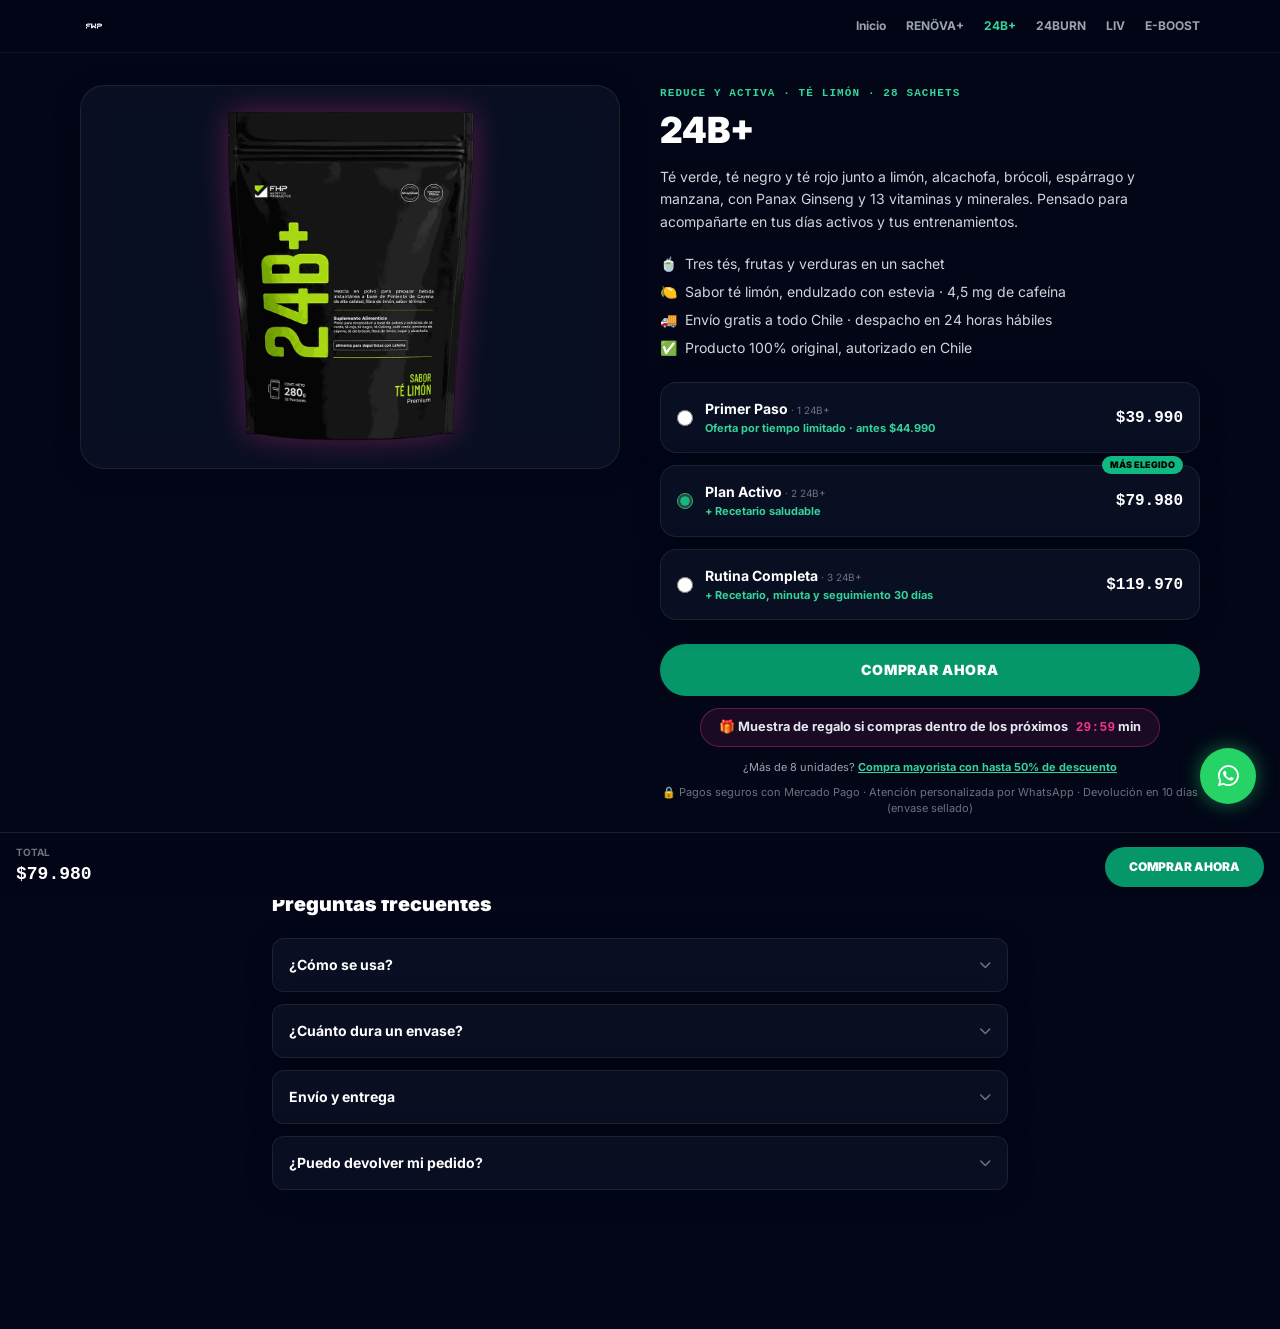
==== commit 8f3090dc: "Add files via upload" ====
--- a/24b.html
+++ b/24b.html
@@ -20,9 +20,9 @@
     <link rel="preconnect" href="https://fonts.googleapis.com">
     <link rel="preconnect" href="https://fonts.gstatic.com" crossorigin>
     <link href="https://fonts.googleapis.com/css2?family=Inter:wght@400;500;600;700;800;900&display=swap" rel="stylesheet">
-    <link href="assets/css/fontawesome-fwp.css?v=20261125h" rel="stylesheet">
-    <link rel="stylesheet" href="assets/css/site.css?v=20261125h">
-    <script src="assets/js/config.js?v=20261125h"></script>
+    <link href="assets/css/fontawesome-fwp.css?v=20261125j" rel="stylesheet">
+    <link rel="stylesheet" href="assets/css/site.css?v=20261125j">
+    <script src="assets/js/config.js?v=20261125j"></script>
     <link rel="icon" type="image/png" href="MOCKUP%20Productos/LOGO_FWP%20NEGRO.png">
     <link rel="apple-touch-icon" href="MOCKUP%20Productos/LOGO_FWP%20NEGRO.png">
 </head>
@@ -144,12 +144,12 @@
         <i class="fab fa-whatsapp"></i>
     </a>
 
-    <script src="assets/js/analytics.js?v=20261125h" defer></script>
-    <script src="assets/js/helpers.js?v=20261125h" defer></script>
-    <script src="assets/js/whatsapp.js?v=20261125h" defer></script>
-    <script src="assets/js/terms.js?v=20261125h" defer></script>
-    <script src="assets/js/checkout.js?v=20261125h" defer></script>
-    <script src="assets/js/cycle-countdown.js?v=20261125h" defer></script>
+    <script src="assets/js/analytics.js?v=20261125j" defer></script>
+    <script src="assets/js/helpers.js?v=20261125j" defer></script>
+    <script src="assets/js/whatsapp.js?v=20261125j" defer></script>
+    <script src="assets/js/terms.js?v=20261125j" defer></script>
+    <script src="assets/js/checkout.js?v=20261125j" defer></script>
+    <script src="assets/js/cycle-countdown.js?v=20261125j" defer></script>
     <script>
     document.addEventListener('DOMContentLoaded', function () {
         window.FWP_ANALYTICS && window.FWP_ANALYTICS.track('ViewContent', { content_name: '24B+', content_type: 'product', content_ids: ['24b'], value: 39990, currency: 'CLP' }, { dedupeKey: 'viewcontent-24b' });
--- a/assets/css/site.css
+++ b/assets/css/site.css
@@ -7,7 +7,7 @@
 .diagnostic-card { transition: all .4s cubic-bezier(.16,1,.3,1); }
 .diagnostic-card:hover { transform: translateY(-8px) scale(1.02); box-shadow: 0 20px 40px rgba(0,0,0,.4); }
 .glow-burn-img { filter: drop-shadow(0 0 15px rgba(163,230,53,.35)); }
-.glow-b24-img { filter: drop-shadow(0 0 15px rgba(34,197,94,.35)); }
+.glow-b24-img { filter: drop-shadow(0 0 15px rgba(240,50,143,.35)); }
 .glow-rva-img { filter: drop-shadow(0 0 18px rgba(168,85,247,.4)); }
 .glow-liv-img { filter: drop-shadow(0 0 15px rgba(56,189,248,.35)); }
 .glow-eboost-img { filter: drop-shadow(0 0 15px rgba(249,115,22,.35)); }
@@ -23,32 +23,32 @@
 .animate-bounce-subtle { animation: bounceSubtle 2s infinite; }
 @keyframes bounceSubtle { 0%,100% { transform: translateY(0); } 50% { transform: translateY(-6px); } }
 .protocol-card { transition: all .5s cubic-bezier(.16,1,.3,1); }
-.protocol-card.highlighted { border-color: #22c55e !important; box-shadow: 0 0 35px rgba(34,197,94,.25); transform: scale(1.02); }
+.protocol-card.highlighted { border-color: #f0328f !important; box-shadow: 0 0 35px rgba(240,50,143,.25); transform: scale(1.02); }
 .protocol-card.dimmed { display: none !important; }
 .drawer-item-animate { animation: itemPop .5s cubic-bezier(.175,.885,.32,1.275) both; }
 @keyframes itemPop { 0% { opacity: 0; transform: translateY(30px) scale(.8); } 100% { opacity: 1; transform: translateY(0) scale(1); } }
 .shimmer-effect { background: linear-gradient(90deg,transparent,rgba(255,255,255,.1),transparent); background-size: 200% 100%; animation: shimmer 2.5s infinite; }
 @keyframes shimmer { 0% { background-position: -200% 0; } 100% { background-position: 200% 0; } }
-.cycle-badge{display:inline-flex;align-items:center;justify-content:center;flex-wrap:wrap;gap:.5rem;padding:.6rem 1.1rem;border-radius:999px;background:rgba(34,197,94,.1);border:1px solid rgba(34,197,94,.35);color:#e2e8f0;font-size:.8rem;font-weight:700;line-height:1.3}
-.cycle-badge .cycle-time{font-family:ui-monospace,SFMono-Regular,Menlo,monospace;color:#22c55e;font-weight:800;letter-spacing:.02em}
+.cycle-badge{display:inline-flex;align-items:center;justify-content:center;flex-wrap:wrap;gap:.5rem;padding:.6rem 1.1rem;border-radius:999px;background:rgba(240,50,143,.1);border:1px solid rgba(240,50,143,.35);color:#e2e8f0;font-size:.8rem;font-weight:700;line-height:1.3}
+.cycle-badge .cycle-time{font-family:ui-monospace,SFMono-Regular,Menlo,monospace;color:#f0328f;font-weight:800;letter-spacing:.02em}
 .cycle-badge .cycle-sep{opacity:.5}
 
 /* --- Bienestar: franja de confianza y enfoque (paleta salud) --- */
-.wl-section{position:relative;padding:64px 0;background:radial-gradient(ellipse at top,rgba(16,185,129,.10),transparent 60%),#020617;border-bottom:1px solid rgba(255,255,255,.05)}
-.wl-badge{display:inline-flex;align-items:center;gap:10px;padding:8px 18px 8px 10px;border-radius:999px;background:linear-gradient(135deg,rgba(16,185,129,.16),rgba(20,184,166,.08));border:1px solid rgba(52,211,153,.35);color:#d1fae5;font-size:13px;font-weight:700;letter-spacing:.02em}
-.wl-badge i{width:26px;height:26px;border-radius:999px;display:inline-flex;align-items:center;justify-content:center;background:#10b981;color:#022c22;font-size:13px}
-.wl-badge small{display:block;font-size:11px;font-weight:600;color:#6ee7b7;letter-spacing:.08em;text-transform:uppercase}
+.wl-section{position:relative;padding:64px 0;background:radial-gradient(ellipse at top,rgba(224,23,122,.10),transparent 60%),#020617;border-bottom:1px solid rgba(255,255,255,.05)}
+.wl-badge{display:inline-flex;align-items:center;gap:10px;padding:8px 18px 8px 10px;border-radius:999px;background:linear-gradient(135deg,rgba(224,23,122,.16),rgba(20,184,166,.08));border:1px solid rgba(255,111,176,.35);color:#d1fae5;font-size:13px;font-weight:700;letter-spacing:.02em}
+.wl-badge i{width:26px;height:26px;border-radius:999px;display:inline-flex;align-items:center;justify-content:center;background:#e0177a;color:#022c22;font-size:13px}
+.wl-badge small{display:block;font-size:11px;font-weight:600;color:#ffa3cc;letter-spacing:.08em;text-transform:uppercase}
 .wl-grid{display:grid;grid-template-columns:repeat(2,minmax(0,1fr));gap:14px;margin-top:32px}
 @media (min-width:768px){.wl-grid{grid-template-columns:repeat(3,minmax(0,1fr));gap:18px}}
 @media (min-width:1100px){.wl-grid.wl-6{grid-template-columns:repeat(6,minmax(0,1fr))}.wl-grid.wl-4{grid-template-columns:repeat(4,minmax(0,1fr))}}
 .wl-tile{position:relative;border-radius:22px;padding:22px 14px 20px;text-align:center;background:linear-gradient(180deg,rgba(255,255,255,.055),rgba(255,255,255,.02));border:1px solid rgba(255,255,255,.07);transition:transform .3s,border-color .3s,box-shadow .3s}
-.wl-tile:hover{transform:translateY(-4px);border-color:rgba(52,211,153,.35);box-shadow:0 18px 40px -18px rgba(16,185,129,.45)}
-.wl-icon{width:44px;height:44px;margin:0 auto 12px;border-radius:14px;display:flex;align-items:center;justify-content:center;font-size:18px;color:#34d399;background:radial-gradient(circle at 30% 30%,rgba(52,211,153,.28),rgba(16,185,129,.08));border:1px solid rgba(52,211,153,.25)}
-.wl-num{display:block;font-size:clamp(22px,4.6vw,30px);font-weight:900;line-height:1.1;letter-spacing:-.02em;background:linear-gradient(135deg,#ecfdf5 10%,#6ee7b7 55%,#2dd4bf);-webkit-background-clip:text;background-clip:text;color:transparent}
+.wl-tile:hover{transform:translateY(-4px);border-color:rgba(255,111,176,.35);box-shadow:0 18px 40px -18px rgba(224,23,122,.45)}
+.wl-icon{width:44px;height:44px;margin:0 auto 12px;border-radius:14px;display:flex;align-items:center;justify-content:center;font-size:18px;color:#ff6fb0;background:radial-gradient(circle at 30% 30%,rgba(255,111,176,.28),rgba(224,23,122,.08));border:1px solid rgba(255,111,176,.25)}
+.wl-num{display:block;font-size:clamp(22px,4.6vw,30px);font-weight:900;line-height:1.1;letter-spacing:-.02em;background:linear-gradient(135deg,#ecfdf5 10%,#ffa3cc 55%,#2dd4bf);-webkit-background-clip:text;background-clip:text;color:transparent}
 .wl-label{display:block;margin-top:6px;font-size:12px;font-weight:700;color:#e2e8f0}
 .wl-sub{display:block;margin-top:2px;font-size:11px;color:#94a3b8}
 .wl-head{max-width:720px;margin:0 auto 8px;text-align:center}
-.wl-kicker{font-size:12px;font-weight:800;letter-spacing:.14em;text-transform:uppercase;color:#34d399}
+.wl-kicker{font-size:12px;font-weight:800;letter-spacing:.14em;text-transform:uppercase;color:#ff6fb0}
 .wl-title{margin-top:8px;font-size:clamp(26px,4vw,40px);font-weight:900;color:#fff;line-height:1.15}
 .wl-lead{margin-top:10px;font-size:15px;color:#94a3b8}
 .wl-note{margin-top:22px;font-size:12px;color:#64748b;text-align:center}
@@ -63,16 +63,16 @@
 @media (min-width:768px){.ing-grid{grid-template-columns:repeat(2,minmax(0,1fr))}}
 .ing-card{border-radius:22px;padding:22px;background:linear-gradient(180deg,rgba(255,255,255,.055),rgba(255,255,255,.02));border:1px solid rgba(255,255,255,.07)}
 .ing-card h3{font-size:17px;font-weight:800;color:#fff;margin-bottom:6px}
-.ing-tag{display:inline-block;font-size:10px;font-weight:800;letter-spacing:.08em;text-transform:uppercase;color:#34d399;background:rgba(16,185,129,.12);border:1px solid rgba(52,211,153,.25);border-radius:999px;padding:2px 9px;margin-bottom:10px}
+.ing-tag{display:inline-block;font-size:10px;font-weight:800;letter-spacing:.08em;text-transform:uppercase;color:#ff6fb0;background:rgba(224,23,122,.12);border:1px solid rgba(255,111,176,.25);border-radius:999px;padding:2px 9px;margin-bottom:10px}
 .ing-card p{font-size:14px;line-height:1.6;color:#cbd5e1;margin-bottom:8px}
 .ing-card .ing-ev{font-size:13px;color:#94a3b8}
 .ing-card .ing-ev strong{color:#e2e8f0}
-.ing-card a{color:#6ee7b7;font-size:12px;font-weight:700;text-decoration:underline}
+.ing-card a{color:#ffa3cc;font-size:12px;font-weight:700;text-decoration:underline}
 .ing-disclaimer{margin-top:48px;border-radius:18px;padding:18px 20px;background:rgba(245,158,11,.08);border:1px solid rgba(245,158,11,.3);color:#fcd34d;font-size:13px;line-height:1.6}
 
 /* Arma tu rutina: tarjeta de protocolo, botones de protocolo e íconos de beneficios */
-.finder-hero-card{background:linear-gradient(160deg,rgba(16,185,129,.10),rgba(15,23,42,.55) 45%);border:1px solid rgba(16,185,129,.25)}
-.hero-kicker{display:block;font-size:10px;font-weight:900;letter-spacing:.18em;text-transform:uppercase;color:#34d399;margin-bottom:6px}
+.finder-hero-card{background:linear-gradient(160deg,rgba(224,23,122,.10),rgba(15,23,42,.55) 45%);border:1px solid rgba(224,23,122,.25)}
+.hero-kicker{display:block;font-size:10px;font-weight:900;letter-spacing:.18em;text-transform:uppercase;color:#ff6fb0;margin-bottom:6px}
 .hero-name{font-size:26px;line-height:1.1;font-weight:900;color:#fff;letter-spacing:-.02em}
 .hero-tag{font-size:13px;color:#9ca3af;margin-top:6px}
 .hero-thumbs{display:flex;gap:6px;margin-top:16px}
@@ -81,8 +81,8 @@
 @media(min-width:640px){.proto-chips{grid-template-columns:repeat(2,1fr)}}
 @media(min-width:1024px){.proto-chips{grid-template-columns:repeat(3,1fr)}}
 .proto-chip{text-align:left;padding:14px;border-radius:20px;border:1px solid rgba(255,255,255,.08);background:rgba(0,0,0,.35);transition:all .2s;display:flex;gap:14px;align-items:center}
-.proto-chip:hover{border-color:rgba(52,211,153,.5)}
-.proto-chip.is-on{border-color:#22c55e;background:rgba(34,197,94,.12)}
+.proto-chip:hover{border-color:rgba(255,111,176,.5)}
+.proto-chip.is-on{border-color:#f0328f;background:rgba(240,50,143,.12)}
 .proto-chip>img{width:52px;height:52px;border-radius:14px;object-fit:cover;flex-shrink:0;border:1px solid rgba(255,255,255,.08);box-shadow:0 8px 18px rgba(0,0,0,.45)}
 .pc-txt{display:block;min-width:0}.proto-chip strong{display:block;color:#fff;font-size:14px;font-weight:800}
 .proto-chip em{display:block;font-style:normal;color:#cbd5e1;font-size:12px;margin-top:2px;line-height:1.3}
@@ -104,14 +104,14 @@
 /* Títulos con movimiento */
 @keyframes fwpShine{0%{background-position:0% 50%}100%{background-position:200% 50%}}
 @keyframes fwpRise{from{opacity:0;transform:translateY(18px)}to{opacity:1;transform:none}}
-@keyframes fwpPulse{0%,100%{box-shadow:0 0 0 0 rgba(34,197,94,.45)}50%{box-shadow:0 0 0 10px rgba(34,197,94,0)}}
+@keyframes fwpPulse{0%,100%{box-shadow:0 0 0 0 rgba(240,50,143,.45)}50%{box-shadow:0 0 0 10px rgba(240,50,143,0)}}
 .title-shine{background:linear-gradient(90deg,#f87171,#fb923c,#facc15,#fb923c,#f87171);background-size:200% auto;-webkit-background-clip:text;background-clip:text;color:transparent;animation:fwpShine 6s linear infinite}
-.title-shine.green{background-image:linear-gradient(90deg,#ffffff,#6ee7b7,#22c55e,#6ee7b7,#ffffff)}
+.title-shine.green{background-image:linear-gradient(90deg,#ffffff,#ffa3cc,#f0328f,#ffa3cc,#ffffff)}
 .hero-title{font-family:Poppins,Inter,sans-serif;font-weight:800;font-size:clamp(32px,5vw,60px);line-height:1.08;letter-spacing:-.025em;animation:fwpRise .9s cubic-bezier(.2,.7,.2,1) both}
 .step-title{display:flex;align-items:center;gap:14px;font-size:clamp(22px,3vw,32px);font-weight:900;letter-spacing:-.02em;line-height:1.1;color:#fff}
 .step-title small{display:block;font-size:13px;font-weight:600;letter-spacing:0;color:#9ca3af;margin-top:4px}
-.step-num{flex-shrink:0;width:44px;height:44px;border-radius:14px;display:flex;align-items:center;justify-content:center;font-size:20px;font-weight:900;color:#04130b;background:linear-gradient(135deg,#6ee7b7,#22c55e);animation:fwpPulse 2.4s ease-in-out infinite}
-.step-num.alt{background:transparent;color:#6ee7b7;border:1px solid rgba(110,231,183,.4);animation:none}
+.step-num{flex-shrink:0;width:44px;height:44px;border-radius:14px;display:flex;align-items:center;justify-content:center;font-size:20px;font-weight:900;color:#2a0616;background:linear-gradient(135deg,#ffa3cc,#f0328f);animation:fwpPulse 2.4s ease-in-out infinite}
+.step-num.alt{background:transparent;color:#ffa3cc;border:1px solid rgba(110,231,183,.4);animation:none}
 .hero-ben{display:block;width:64px;height:64px;border-radius:18px;overflow:hidden;margin-bottom:12px;border:1px solid rgba(255,255,255,.1);box-shadow:0 10px 26px rgba(0,0,0,.5);transition:transform .3s}
 .hero-ben img{width:100%;height:100%;object-fit:cover}
 .hero-ben:hover{transform:translateY(-4px) scale(1.05)}
@@ -121,3 +121,83 @@
 .title-shine.rva{background-image:linear-gradient(90deg,#ff5fa8,#e0177a,#ff9cc8,#e0177a,#ff5fa8);filter:drop-shadow(0 0 22px rgba(224,23,122,.35))}
 .hero-lead{font-family:Poppins,Inter,sans-serif;font-weight:600}
 .rva-text{color:#ff7ab8}
+
+/* ===== Paleta RENÖVA+: el rosa como color principal del inicio ===== */
+.theme-rva{--rva:#e0177a;--rva-l:#ff6fb0;--rva-xl:#ffa3cc;--rva-d:#9d174d}
+.theme-rva ::selection{background:#e0177a;color:#fff}
+.theme-rva .text-emerald-400,.theme-rva .text-green-400,.theme-rva .text-fwp-green{color:#ff6fb0}
+.theme-rva .text-emerald-500\/30{color:rgba(224,23,122,.3)}
+.theme-rva .hover\:text-emerald-300:hover,.theme-rva .hover\:text-green-300:hover{color:#ffa3cc}
+.theme-rva .bg-emerald-600,.theme-rva .bg-green-600{background-color:#c2126b}
+.theme-rva .bg-emerald-400{background-color:#ff6fb0}
+.theme-rva .hover\:bg-emerald-500:hover,.theme-rva .hover\:bg-green-500:hover{background-color:#e0177a}
+.theme-rva .bg-fwp-green\/10,.theme-rva .bg-emerald-500\/10{background-color:rgba(224,23,122,.12)}
+.theme-rva .border-emerald-500\/30,.theme-rva .hover\:border-emerald-500\/30:hover,.theme-rva .hover\:border-green-500\/30:hover{border-color:rgba(224,23,122,.35)}
+.theme-rva .border-emerald-500\/20{border-color:rgba(224,23,122,.25)}
+.theme-rva .hover\:border-emerald-500\/40:hover{border-color:rgba(224,23,122,.45)}
+.theme-rva .from-emerald-500,.theme-rva .from-emerald-400{--tw-gradient-from:#f0328f var(--tw-gradient-from-position);--tw-gradient-to:rgba(240,50,143,0) var(--tw-gradient-to-position);--tw-gradient-stops:var(--tw-gradient-from),var(--tw-gradient-to)}
+.theme-rva .from-emerald-500\/10{--tw-gradient-from:rgba(224,23,122,.1) var(--tw-gradient-from-position);--tw-gradient-to:rgba(224,23,122,0) var(--tw-gradient-to-position);--tw-gradient-stops:var(--tw-gradient-from),var(--tw-gradient-to)}
+.theme-rva .to-teal-600,.theme-rva .to-green-600{--tw-gradient-to:#9d174d var(--tw-gradient-to-position)}
+.theme-rva .to-teal-500,.theme-rva .to-teal-400{--tw-gradient-to:#c2126b var(--tw-gradient-to-position)}
+.theme-rva .via-blue-500{--tw-gradient-to:rgba(168,85,247,0) var(--tw-gradient-to-position);--tw-gradient-stops:var(--tw-gradient-from),#a855f7 var(--tw-gradient-via-position),var(--tw-gradient-to)}
+.theme-rva .text-black.bg-gradient-to-r,.theme-rva [class*="from-emerald"] {color:#fff}
+/* Franja de confianza con movimiento */
+@keyframes wlFloat{0%,100%{transform:translateY(0)}50%{transform:translateY(-6px)}}
+@keyframes wlGlow{0%,100%{box-shadow:0 0 0 0 rgba(224,23,122,0)}50%{box-shadow:0 0 22px 2px rgba(224,23,122,.35)}}
+.wl-tile .wl-icon{animation:wlFloat 3.6s ease-in-out infinite,wlGlow 3.6s ease-in-out infinite}
+.wl-tile:nth-child(2) .wl-icon{animation-delay:.3s}.wl-tile:nth-child(3) .wl-icon{animation-delay:.6s}.wl-tile:nth-child(4) .wl-icon{animation-delay:.9s}.wl-tile:nth-child(5) .wl-icon{animation-delay:1.2s}.wl-tile:nth-child(6) .wl-icon{animation-delay:1.5s}
+.wl-num{font-variant-numeric:tabular-nums}
+@media (prefers-reduced-motion:reduce){.wl-tile .wl-icon{animation:none}}
+/* Productos: acceso a la página de productos */
+.sec-title{font-size:clamp(30px,4.4vw,52px);font-weight:900;line-height:1.05;letter-spacing:-.025em;color:#fff}
+.pgrid{display:grid;grid-template-columns:1fr;gap:16px}
+@media(min-width:640px){.pgrid{grid-template-columns:repeat(2,1fr)}}
+@media(min-width:1024px){.pgrid{grid-template-columns:repeat(3,1fr)}.pc-feat{grid-row:span 2}}
+.pcard{position:relative;display:flex;gap:16px;align-items:center;padding:18px;border-radius:26px;background:linear-gradient(160deg,color-mix(in srgb,var(--c) 14%,transparent),rgba(255,255,255,.02) 55%);border:1px solid color-mix(in srgb,var(--c) 28%,transparent);transition:transform .3s,box-shadow .3s,border-color .3s}
+.pcard:hover{transform:translateY(-4px);border-color:color-mix(in srgb,var(--c) 60%,transparent);box-shadow:0 24px 50px -24px var(--c)}
+.pc-img{flex-shrink:0;width:118px;display:flex;justify-content:center;position:relative}
+.pc-img:before{content:"";position:absolute;inset:10% 0;border-radius:50%;background:radial-gradient(circle,color-mix(in srgb,var(--c) 40%,transparent),transparent 70%)}
+.pc-img img{position:relative;height:150px;width:auto;max-width:118px;object-fit:contain;filter:drop-shadow(0 14px 18px rgba(0,0,0,.55));transition:transform .4s}
+.pcard:hover .pc-img img{transform:scale(1.06) rotate(-2deg)}
+.pc-body{min-width:0;flex:1}
+.pc-body h3{font-size:22px;font-weight:900;color:#fff;letter-spacing:-.01em}
+.pc-what{font-size:12px;font-weight:700;color:color-mix(in srgb,var(--c) 65%,#fff);margin-top:2px}
+.pc-para{font-size:14px;color:#e5e7eb;margin-top:6px;line-height:1.35}
+.pc-dose{font-size:11px;color:#6b7280;margin-top:6px;font-family:ui-monospace,monospace}
+.pc-foot{display:flex;align-items:center;justify-content:space-between;gap:10px;margin-top:12px}
+.pc-price{font-size:20px;font-weight:900;color:#fff;font-family:ui-monospace,monospace}
+.pc-price s{font-size:13px;color:#6b7280;margin-right:4px}
+.pc-buy{padding:10px 18px;border-radius:999px;background:var(--c);color:#fff;font-weight:800;font-size:13px;box-shadow:0 10px 24px -10px var(--c);transition:transform .2s}
+.pc-buy:hover{transform:translateY(-2px)}
+.pc-more{display:inline-block;margin-top:10px;font-size:12px;font-weight:700;color:#9ca3af;text-decoration:underline;text-underline-offset:3px}
+.pc-more:hover{color:#fff}
+.pc-tag{position:absolute;top:14px;right:14px;font-size:10px;font-weight:900;letter-spacing:.06em;text-transform:uppercase;padding:5px 10px;border-radius:999px;color:#fff;background:var(--c)}
+.pc-tag.off{background:#facc15;color:#1f1300}
+.pc-feat{flex-direction:column;text-align:center;padding:30px 24px}
+.pc-feat .pc-img{width:auto}.pc-feat .pc-img img{height:280px;max-width:240px}
+.pc-feat .pc-body h3{font-size:30px}.pc-feat .pc-para{font-size:16px}.pc-feat .pc-foot{justify-content:center;gap:18px}
+.pc-feat .pc-price{font-size:26px}.pc-feat .pc-buy{padding:13px 28px;font-size:15px}
+.pc-all{display:inline-flex;padding:13px 26px;border-radius:999px;border:1px solid rgba(224,23,122,.45);color:#fff;font-weight:800;font-size:14px;transition:background .2s}
+.pc-all:hover{background:rgba(224,23,122,.15)}
+@media(max-width:420px){.pc-img{width:92px}.pc-img img{height:120px;max-width:92px}}
+/* Expertos */
+.doc-glow{position:absolute;left:50%;top:40%;width:900px;height:500px;transform:translate(-50%,-50%);background:radial-gradient(ellipse,rgba(224,23,122,.14),transparent 65%);pointer-events:none}
+.doc-grid{display:grid;grid-template-columns:1fr;gap:22px;max-width:1100px;margin:0 auto}
+@media(min-width:900px){.doc-grid{grid-template-columns:repeat(3,1fr)}}
+.doc-card{position:relative;text-align:center;padding:34px 26px 28px;border-radius:28px;background:linear-gradient(180deg,rgba(255,255,255,.05),rgba(255,255,255,.015));border:1px solid rgba(255,255,255,.08);transition:transform .35s,border-color .35s,box-shadow .35s;display:flex;flex-direction:column;align-items:center}
+.doc-card:hover{transform:translateY(-6px);border-color:rgba(224,23,122,.45);box-shadow:0 30px 60px -30px rgba(224,23,122,.6)}
+@keyframes docSpin{to{transform:rotate(360deg)}}
+.doc-ring{position:relative;display:block;width:164px;height:164px;border-radius:50%;padding:5px;isolation:isolate}
+.doc-ring:before{content:"";position:absolute;inset:0;border-radius:50%;background:conic-gradient(#f9ce34,#ee2a7b,#6228d7,#ee2a7b,#f9ce34);z-index:-1;animation:docSpin 6s linear infinite}
+.doc-ring img{width:100%;height:100%;border-radius:50%;object-fit:cover;object-position:top;border:4px solid #0b0f1a;background:#fff}
+.doc-spec{margin-top:18px;font-size:11px;font-weight:900;letter-spacing:.16em;text-transform:uppercase;color:#ff6fb0}
+.doc-card h3{margin-top:4px;font-size:24px;font-weight:900;color:#fff;letter-spacing:-.01em}
+.doc-ig{margin-top:6px;display:inline-flex;align-items:center;gap:6px;font-size:13px;font-weight:700;color:#cbd5e1}
+.doc-ig:hover{color:#fff}
+.doc-card blockquote{margin:16px 0 0;font-size:14px;line-height:1.65;color:#d1d5db;font-style:italic;flex:1}
+.doc-btn{margin-top:20px;display:inline-flex;align-items:center;justify-content:center;padding:11px 22px;border-radius:999px;font-size:13px;font-weight:800;color:#fff;background:linear-gradient(90deg,#ee2a7b,#6228d7);box-shadow:0 12px 26px -12px #ee2a7b;transition:transform .2s}
+.doc-btn:hover{transform:translateY(-2px)}
+@media (prefers-reduced-motion:reduce){.doc-ring:before{animation:none}}
+.doc-grid{margin-top:44px}.doc-card blockquote.doc-bio{font-style:normal;color:#9ca3af}
+.pcard{padding-top:40px}.pc-feat{padding-top:44px}
+.pc-tag{top:12px;right:14px}
